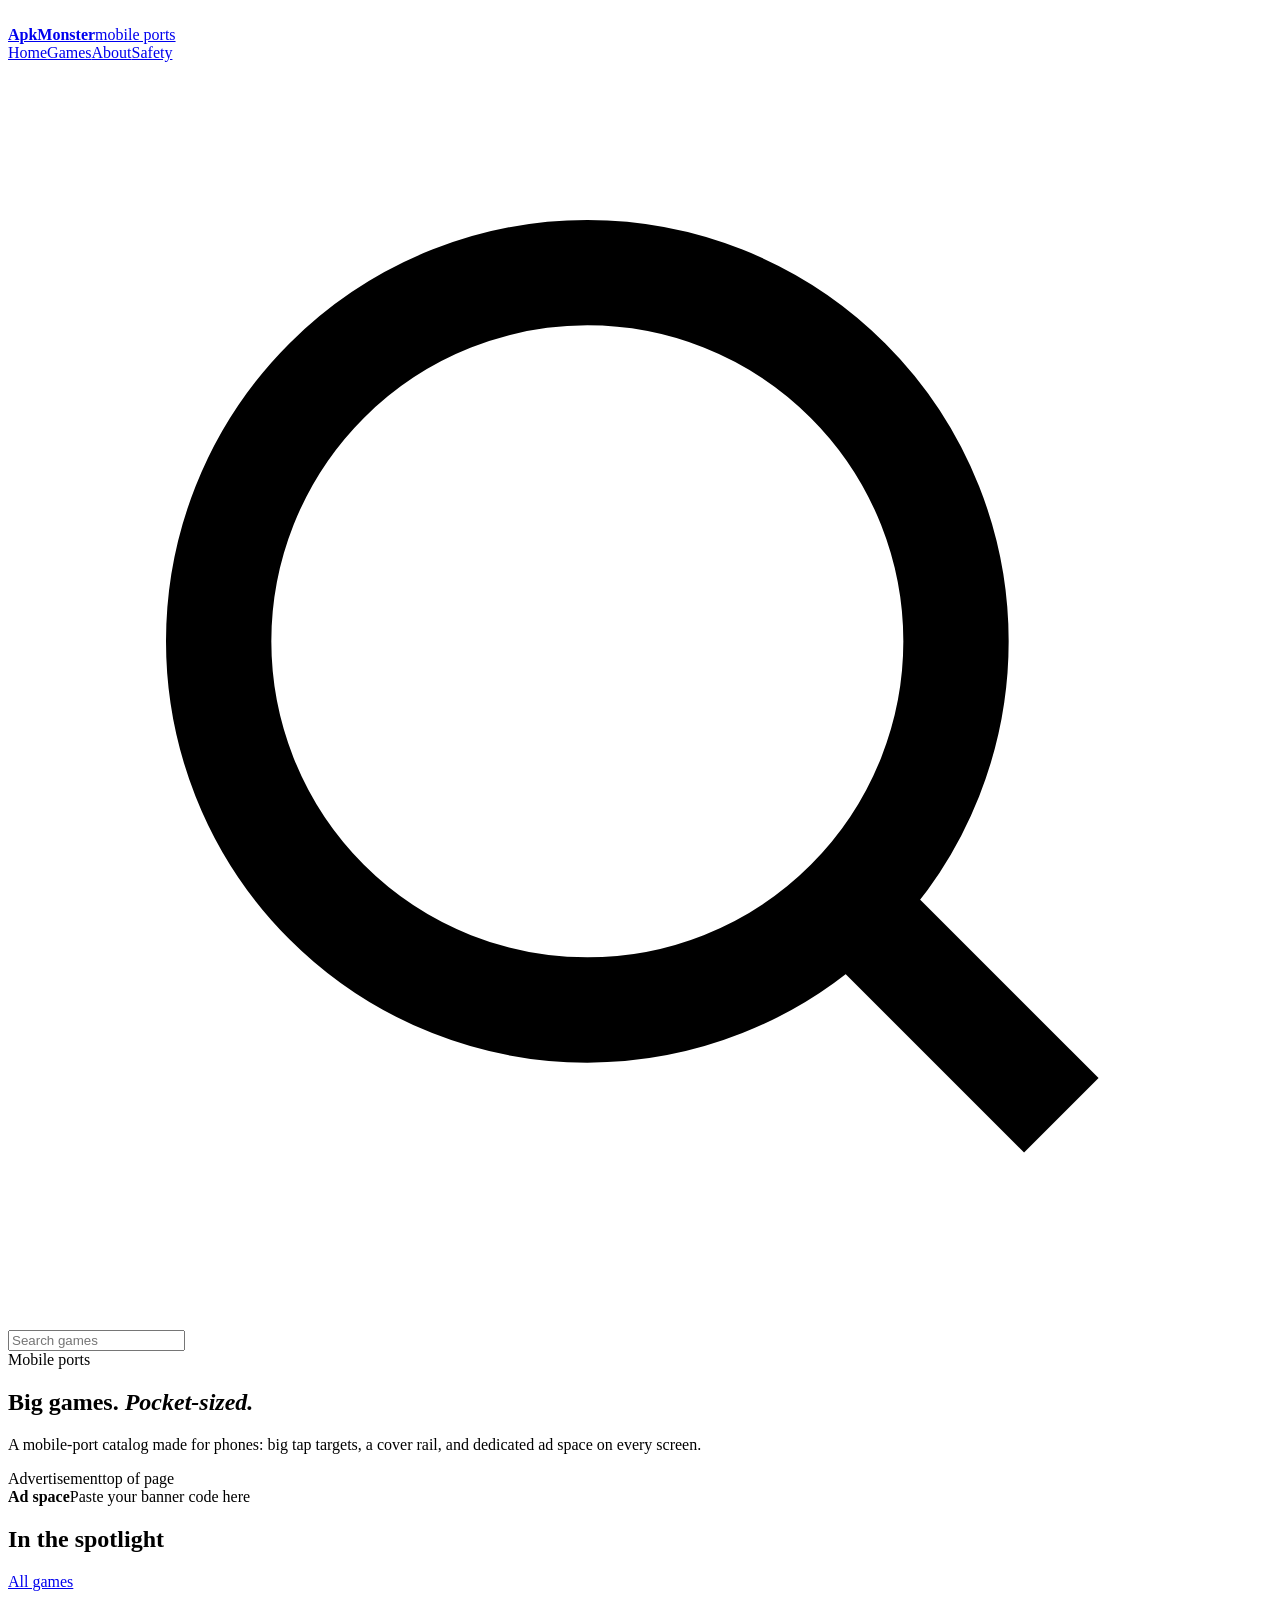
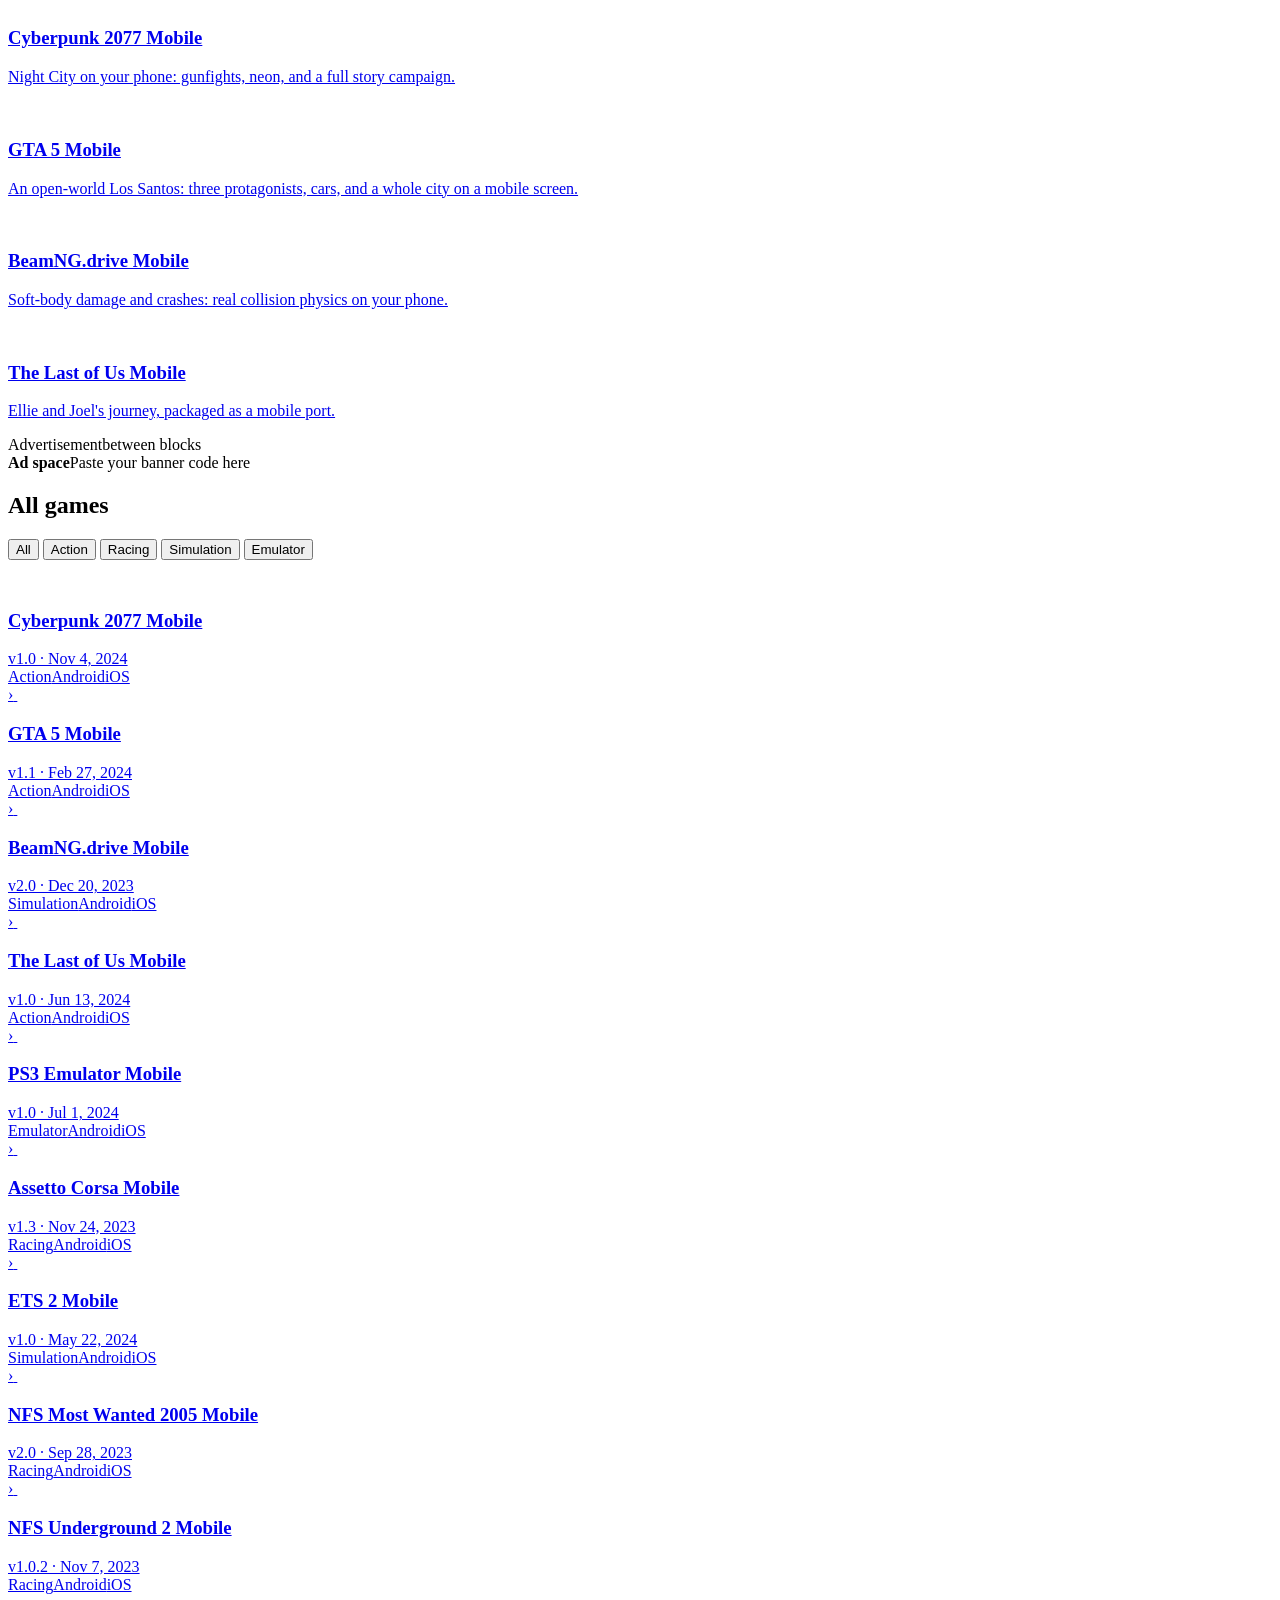
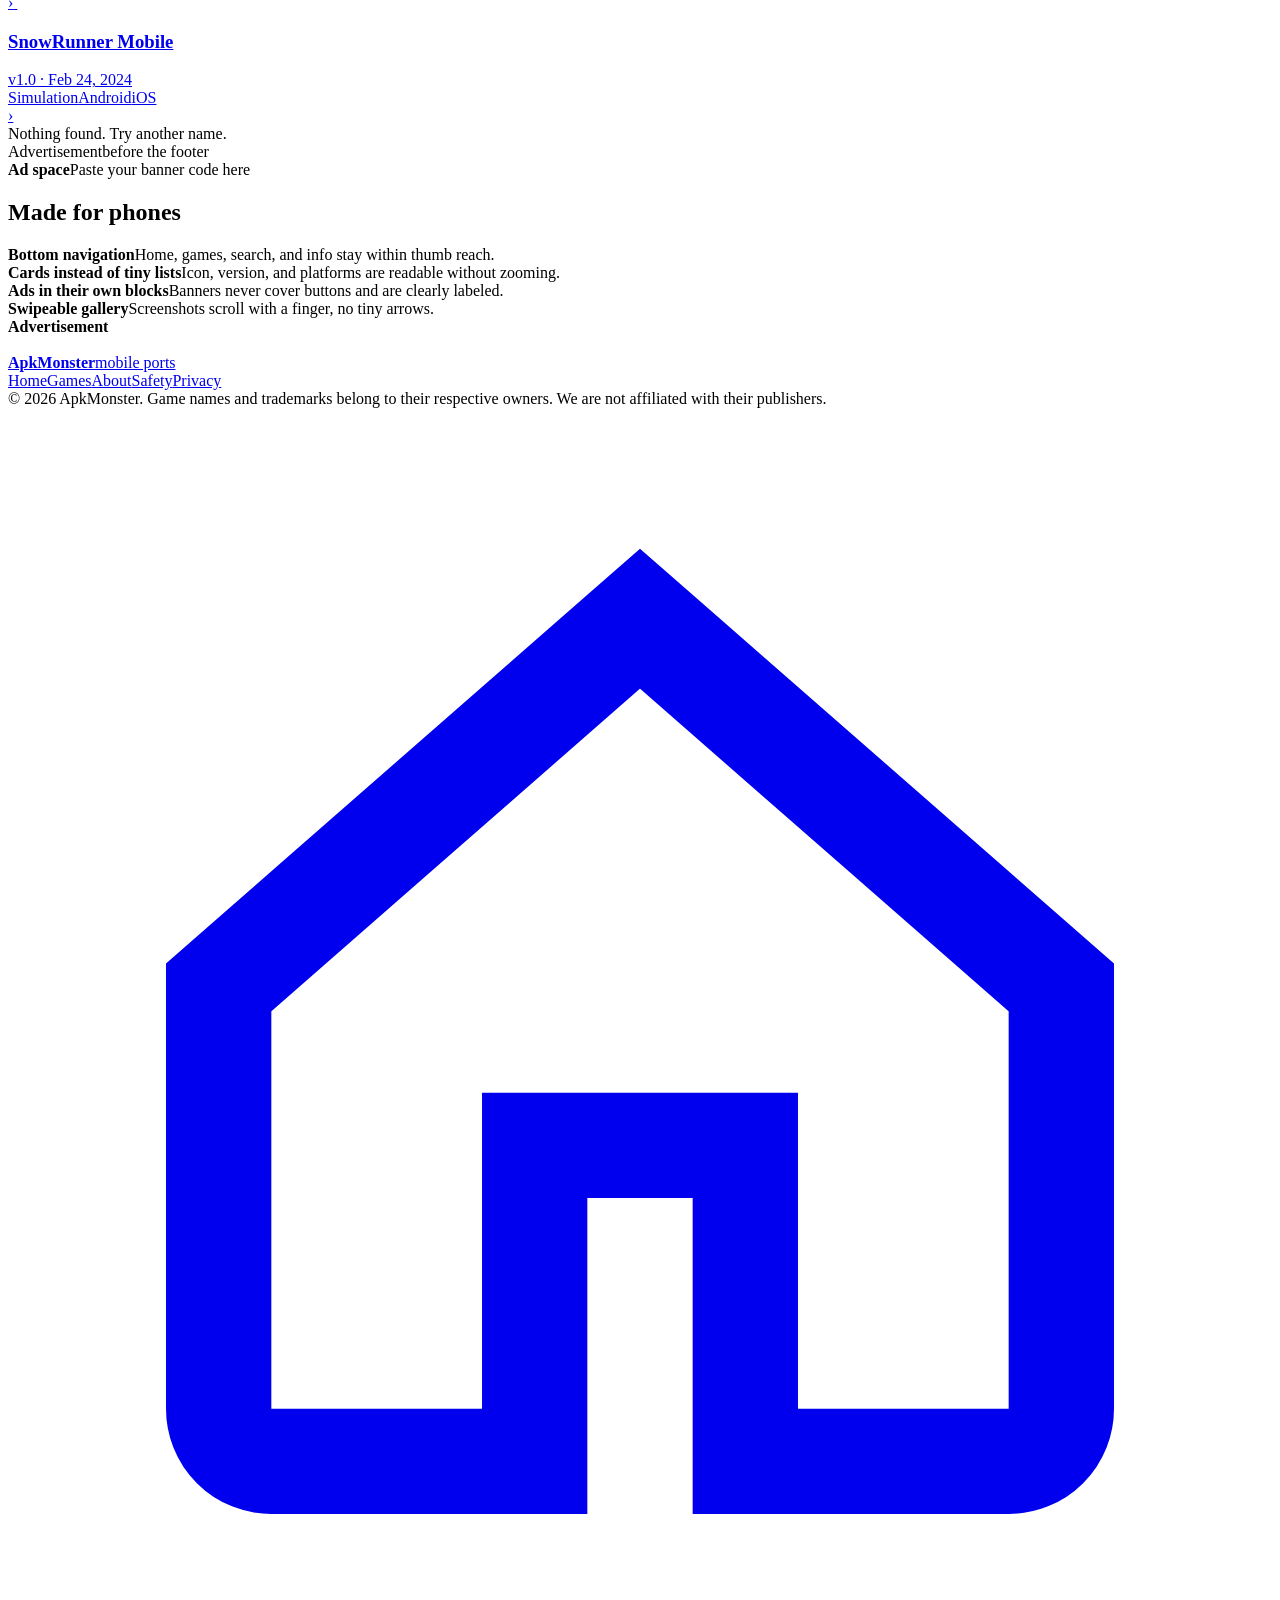
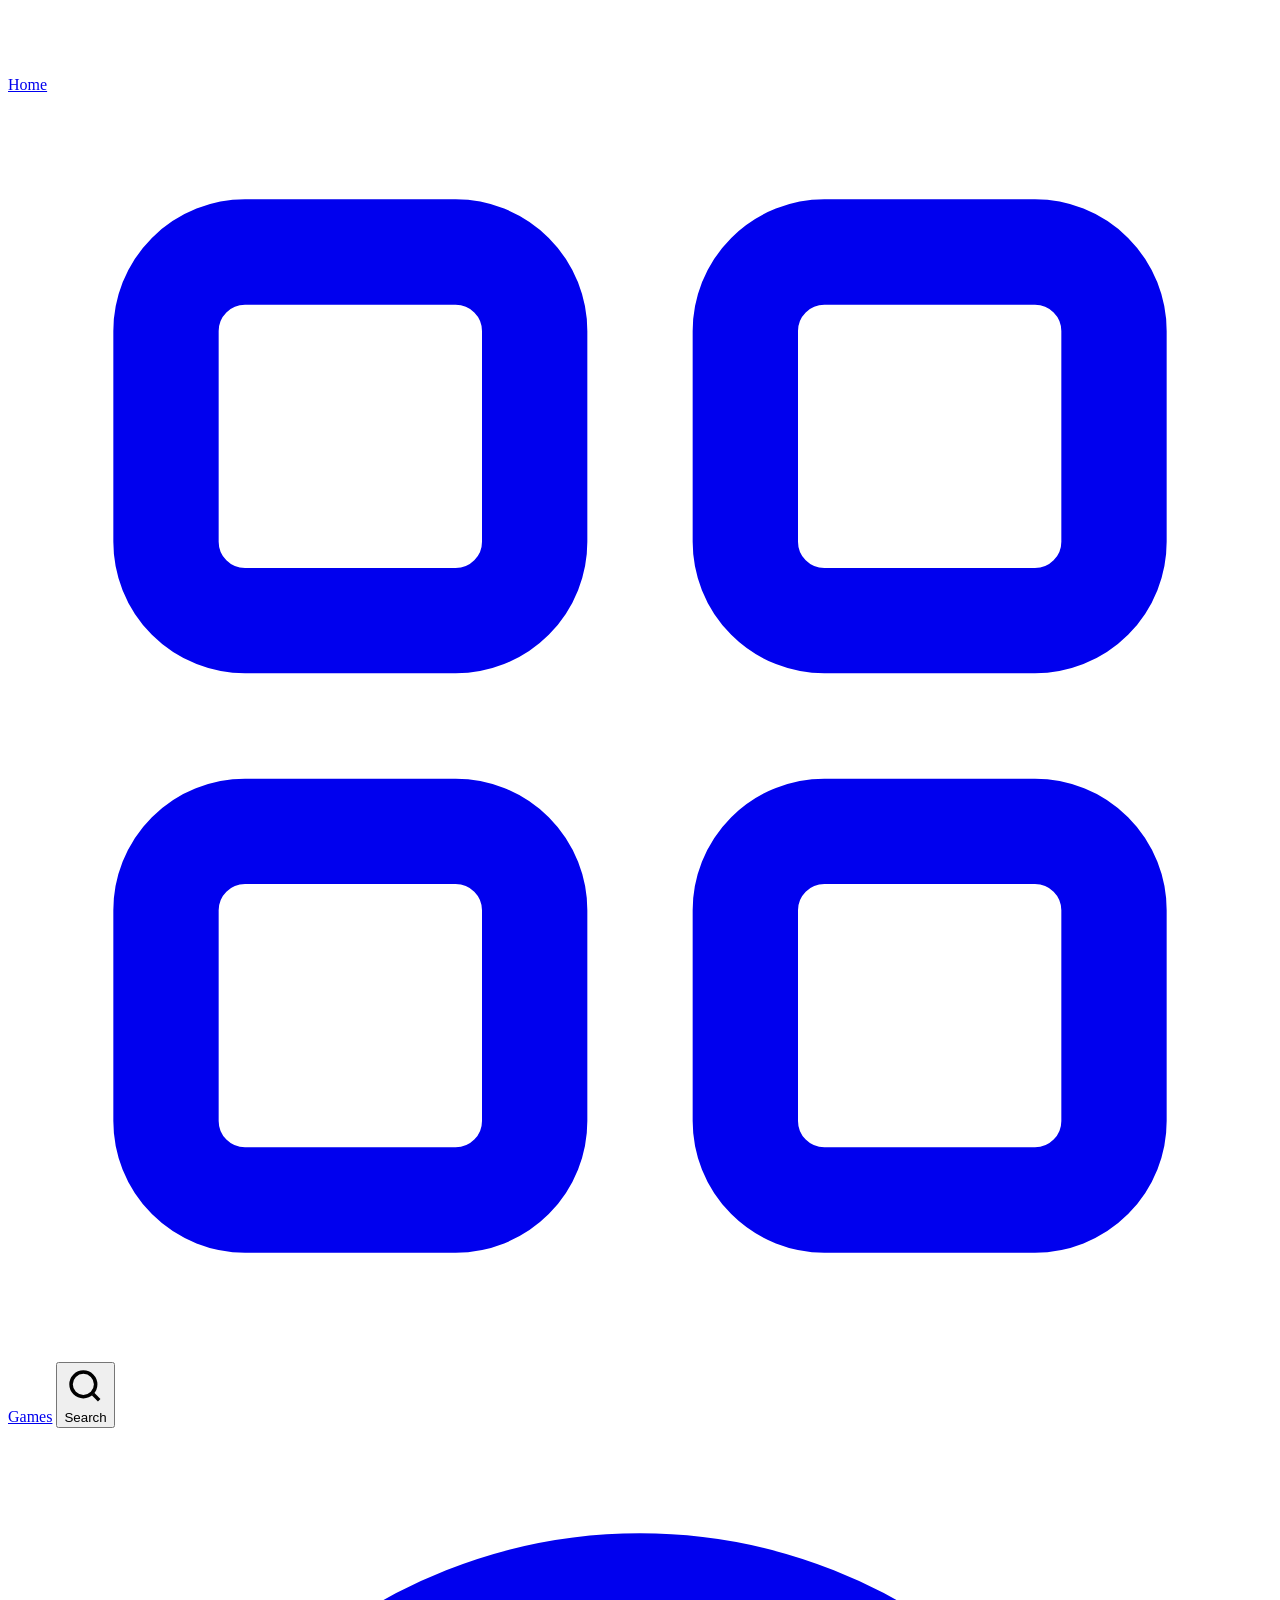
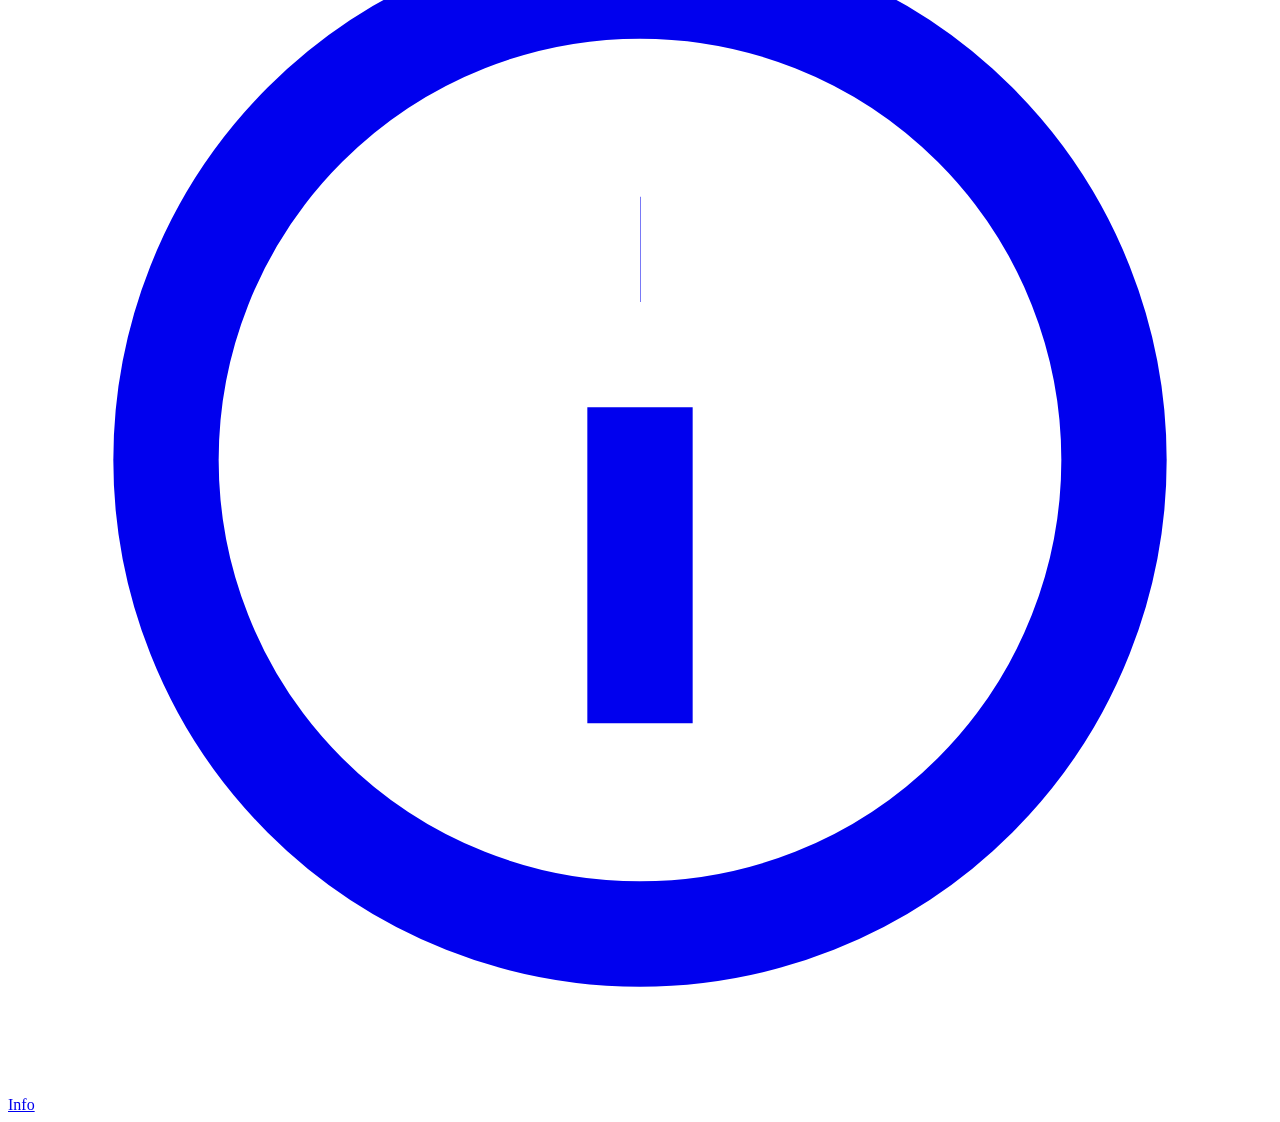
==== index.html @ ff3afadd "Add files via upload" ====
<!doctype html>
<html lang="en">
<head>
<meta charset="utf-8">
<meta name="viewport" content="width=device-width, initial-scale=1, viewport-fit=cover">
<meta name="theme-color" content="#07080c">
<title>ApkMonster — Mobile Game Ports</title>
<meta name="description" content="A catalog of mobile ports of PC games, built for phones with clear ad placements.">
<link rel="manifest" href="manifest.webmanifest">
<meta name="apple-mobile-web-app-capable" content="yes">
<meta name="apple-mobile-web-app-status-bar-style" content="black-translucent">
<meta name="apple-mobile-web-app-title" content="ApkMonster">
<link rel="icon" href="Logoapkmonster/apkmonster-mark.svg" type="image/svg+xml">
<link rel="apple-touch-icon" href="Logoapkmonster/apkmonster-mark.svg">
<link rel="preconnect" href="https://fonts.googleapis.com">
<link rel="preconnect" href="https://fonts.gstatic.com" crossorigin>
<link href="https://fonts.googleapis.com/css2?family=Outfit:wght@400;500;600;700;800&family=Syne:wght@700;800&display=swap" rel="stylesheet">
<link rel="stylesheet" href="assets/css/style.css">
</head>
<body><header class="top"><div class="wrap">
  <a class="brand" href="index.html"><img src="Logoapkmonster/apkmonster-mark.svg" alt=""><div><b>ApkMonster</b><span>mobile ports</span></div></a>
  <nav><a href="index.html" class="on">Home</a><a href="index.html#catalog">Games</a><a href="about.html">About</a><a href="safety.html">Safety</a></nav>
  <label class="search"><svg viewBox="0 0 24 24" fill="none" stroke="currentColor" stroke-width="2"><circle cx="11" cy="11" r="7"/><path d="M20 20l-3.5-3.5"/></svg><input id="q" type="search" placeholder="Search games" aria-label="Search games"></label>
</div></header><main>
<section class="hero"><div class="wrap"><div class="hero-card"><div class="hero-copy">
  <div class="eyebrow">Mobile ports</div>
  <h1>Big games. <em>Pocket-sized.</em></h1>
  <p>A mobile-port catalog made for phones: big tap targets, a cover rail, and dedicated ad space on every screen.</p>
</div></div></div></section>
<aside class="ad slim" aria-label="Advertisement">
  <div class="ad-label"><span>Advertisement</span><span>top of page</span></div>
  <div class="ad-box"><div><strong>Ad space</strong><span>Paste your banner code here</span></div></div>
</aside>
<section class="sec"><div class="wrap">
  <div class="sec-head"><h2>In the spotlight</h2><a href="#catalog">All games</a></div>
  <div class="rail"><a class="feature" href="cyberpunk.html"><img class="cover" src="assets/media/opt/cyberposter.webp" alt="" loading="lazy" decoding="async"><div class="meta"><h3>Cyberpunk 2077 Mobile</h3><p>Night City on your phone: gunfights, neon, and a full story campaign.</p></div></a>
<a class="feature" href="gta.html"><img class="cover" src="assets/media/opt/postergta.webp" alt="" loading="lazy" decoding="async"><div class="meta"><h3>GTA 5 Mobile</h3><p>An open-world Los Santos: three protagonists, cars, and a whole city on a mobile screen.</p></div></a>
<a class="feature" href="beamng.html"><img class="cover" src="assets/media/opt/bn.webp" alt="" loading="lazy" decoding="async"><div class="meta"><h3>BeamNG.drive Mobile</h3><p>Soft-body damage and crashes: real collision physics on your phone.</p></div></a>
<a class="feature" href="tlou.html"><img class="cover" src="assets/media/opt/tlouposter.webp" alt="" loading="lazy" decoding="async"><div class="meta"><h3>The Last of Us Mobile</h3><p>Ellie and Joel&#x27;s journey, packaged as a mobile port.</p></div></a></div>
</div></section>
<aside class="ad" aria-label="Advertisement">
  <div class="ad-label"><span>Advertisement</span><span>between blocks</span></div>
  <div class="ad-box"><div><strong>Ad space</strong><span>Paste your banner code here</span></div></div>
</aside>
<section class="sec" id="catalog"><div class="wrap">
  <div class="sec-head"><h2>All games</h2></div>
  <div class="chips"><button class="chip on" type="button" data-cat="all">All</button>
<button class="chip" type="button" data-cat="action">Action</button>
<button class="chip" type="button" data-cat="racing">Racing</button>
<button class="chip" type="button" data-cat="sim">Simulation</button>
<button class="chip" type="button" data-cat="tools">Emulator</button></div>
  <div style="height:0.8rem"></div>
  <div class="grid"><a class="app" href="cyberpunk.html" data-cat="action" data-name="cyberpunk 2077 mobile">
  <img src="assets/media/opt/cybericon.webp" alt="" loading="lazy" decoding="async">
  <div><h3>Cyberpunk 2077 Mobile</h3><div class="sub">v1.0 · Nov 4, 2024</div>
  <div class="tags"><span class="tag">Action</span><span class="tag v">Android</span><span class="tag v">iOS</span></div></div>
  <span class="go" aria-hidden="true">›</span>
</a><a class="app" href="gta.html" data-cat="action" data-name="gta 5 mobile">
  <img src="assets/media/opt/gta5logo.webp" alt="" loading="lazy" decoding="async">
  <div><h3>GTA 5 Mobile</h3><div class="sub">v1.1 · Feb 27, 2024</div>
  <div class="tags"><span class="tag">Action</span><span class="tag v">Android</span><span class="tag v">iOS</span></div></div>
  <span class="go" aria-hidden="true">›</span>
</a><a class="app" href="beamng.html" data-cat="sim" data-name="beamng.drive mobile">
  <img src="assets/media/opt/bnn.webp" alt="" loading="lazy" decoding="async">
  <div><h3>BeamNG.drive Mobile</h3><div class="sub">v2.0 · Dec 20, 2023</div>
  <div class="tags"><span class="tag">Simulation</span><span class="tag v">Android</span><span class="tag v">iOS</span></div></div>
  <span class="go" aria-hidden="true">›</span>
</a><a class="app" href="tlou.html" data-cat="action" data-name="the last of us mobile">
  <img src="assets/media/opt/tlouicon.webp" alt="" loading="lazy" decoding="async">
  <div><h3>The Last of Us Mobile</h3><div class="sub">v1.0 · Jun 13, 2024</div>
  <div class="tags"><span class="tag">Action</span><span class="tag v">Android</span><span class="tag v">iOS</span></div></div>
  <span class="go" aria-hidden="true">›</span>
</a><a class="app" href="ps3-emulator.html" data-cat="tools" data-name="ps3 emulator mobile">
  <img src="assets/media/opt/ps3emulator.webp" alt="" loading="lazy" decoding="async">
  <div><h3>PS3 Emulator Mobile</h3><div class="sub">v1.0 · Jul 1, 2024</div>
  <div class="tags"><span class="tag">Emulator</span><span class="tag v">Android</span><span class="tag v">iOS</span></div></div>
  <span class="go" aria-hidden="true">›</span>
</a><a class="app" href="assetto.html" data-cat="racing" data-name="assetto corsa mobile">
  <img src="assets/media/opt/corsalog.webp" alt="" loading="lazy" decoding="async">
  <div><h3>Assetto Corsa Mobile</h3><div class="sub">v1.3 · Nov 24, 2023</div>
  <div class="tags"><span class="tag">Racing</span><span class="tag v">Android</span><span class="tag v">iOS</span></div></div>
  <span class="go" aria-hidden="true">›</span>
</a><a class="app" href="ets2.html" data-cat="sim" data-name="ets 2 mobile">
  <img src="assets/media/opt/iconets.webp" alt="" loading="lazy" decoding="async">
  <div><h3>ETS 2 Mobile</h3><div class="sub">v1.0 · May 22, 2024</div>
  <div class="tags"><span class="tag">Simulation</span><span class="tag v">Android</span><span class="tag v">iOS</span></div></div>
  <span class="go" aria-hidden="true">›</span>
</a><a class="app" href="nfs-most-wanted.html" data-cat="racing" data-name="nfs most wanted 2005 mobile">
  <img src="assets/media/opt/mwlogo.webp" alt="" loading="lazy" decoding="async">
  <div><h3>NFS Most Wanted 2005 Mobile</h3><div class="sub">v2.0 · Sep 28, 2023</div>
  <div class="tags"><span class="tag">Racing</span><span class="tag v">Android</span><span class="tag v">iOS</span></div></div>
  <span class="go" aria-hidden="true">›</span>
</a><a class="app" href="nfs-underground-2.html" data-cat="racing" data-name="nfs underground 2 mobile">
  <img src="assets/media/opt/u2logo.webp" alt="" loading="lazy" decoding="async">
  <div><h3>NFS Underground 2 Mobile</h3><div class="sub">v1.0.2 · Nov 7, 2023</div>
  <div class="tags"><span class="tag">Racing</span><span class="tag v">Android</span><span class="tag v">iOS</span></div></div>
  <span class="go" aria-hidden="true">›</span>
</a><a class="app" href="snowrunner.html" data-cat="sim" data-name="snowrunner mobile">
  <img src="assets/media/opt/snowr.webp" alt="" loading="lazy" decoding="async">
  <div><h3>SnowRunner Mobile</h3><div class="sub">v1.0 · Feb 24, 2024</div>
  <div class="tags"><span class="tag">Simulation</span><span class="tag v">Android</span><span class="tag v">iOS</span></div></div>
  <span class="go" aria-hidden="true">›</span>
</a></div>
  <div class="empty">Nothing found. Try another name.</div>
</div></section>
<aside class="ad tall" aria-label="Advertisement">
  <div class="ad-label"><span>Advertisement</span><span>before the footer</span></div>
  <div class="ad-box"><div><strong>Ad space</strong><span>Paste your banner code here</span></div></div>
</aside>
<section class="sec"><div class="wrap"><div class="panel">
  <h2>Made for phones</h2>
  <div class="why">
    <div><b>Bottom navigation</b><span>Home, games, search, and info stay within thumb reach.</span></div>
    <div><b>Cards instead of tiny lists</b><span>Icon, version, and platforms are readable without zooming.</span></div>
    <div><b>Ads in their own blocks</b><span>Banners never cover buttons and are clearly labeled.</span></div>
    <div><b>Swipeable gallery</b><span>Screenshots scroll with a finger, no tiny arrows.</span></div>
  </div>
</div></div></section>
</main><div class="sticky-ad" aria-label="Advertisement">
  <div class="ad-box"><strong>Advertisement</strong></div>
</div>
<footer class="site"><div class="wrap">
  <a class="brand" href="index.html"><img src="Logoapkmonster/apkmonster-mark.svg" alt=""><div><b>ApkMonster</b><span>mobile ports</span></div></a>
  <div class="links"><a href="index.html">Home</a><a href="index.html#catalog">Games</a><a href="about.html">About</a><a href="safety.html">Safety</a><a href="privacy.html">Privacy</a></div>
  <div>© 2026 ApkMonster. Game names and trademarks belong to their respective owners. We are not affiliated with their publishers.</div>
</div></footer>
<nav class="bnav">
  <a href="index.html" class="on"><svg viewBox="0 0 24 24" fill="none" stroke="currentColor" stroke-width="2"><path d="M4 11l8-7 8 7v8a1 1 0 0 1-1 1h-5v-6H10v6H5a1 1 0 0 1-1-1z"/></svg>Home</a>
  <a href="index.html#catalog"><svg viewBox="0 0 24 24" fill="none" stroke="currentColor" stroke-width="2"><rect x="3" y="3" width="7" height="7" rx="1.5"/><rect x="14" y="3" width="7" height="7" rx="1.5"/><rect x="3" y="14" width="7" height="7" rx="1.5"/><rect x="14" y="14" width="7" height="7" rx="1.5"/></svg>Games</a>
  <button id="nav-search" type="button"><svg viewBox="0 0 24 24" fill="none" stroke="currentColor" stroke-width="2"><circle cx="11" cy="11" r="7"/><path d="M20 20l-3.5-3.5"/></svg>Search</button>
  <a href="about.html"><svg viewBox="0 0 24 24" fill="none" stroke="currentColor" stroke-width="2"><circle cx="12" cy="12" r="9"/><path d="M12 11v6M12 8h.01"/></svg>Info</a>
</nav>
<script src="assets/js/app.js" defer></script>
</body></html>
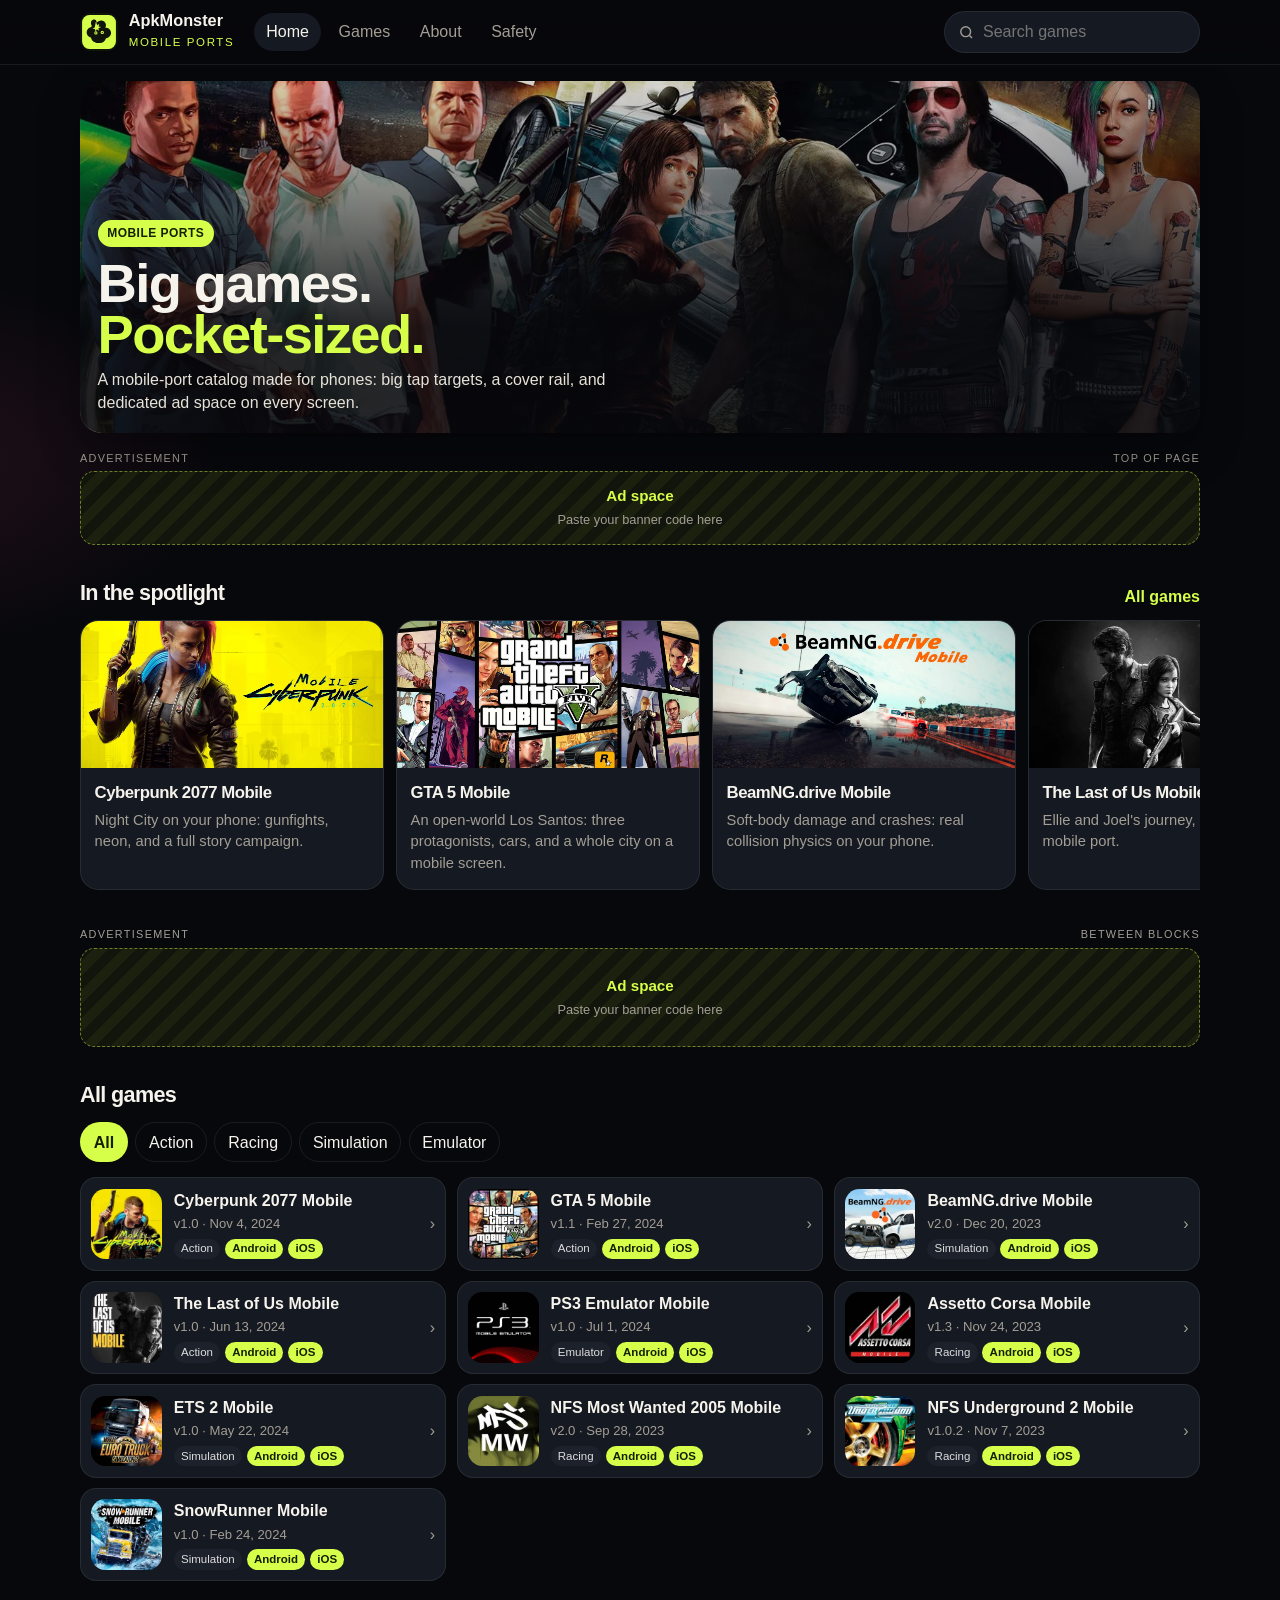
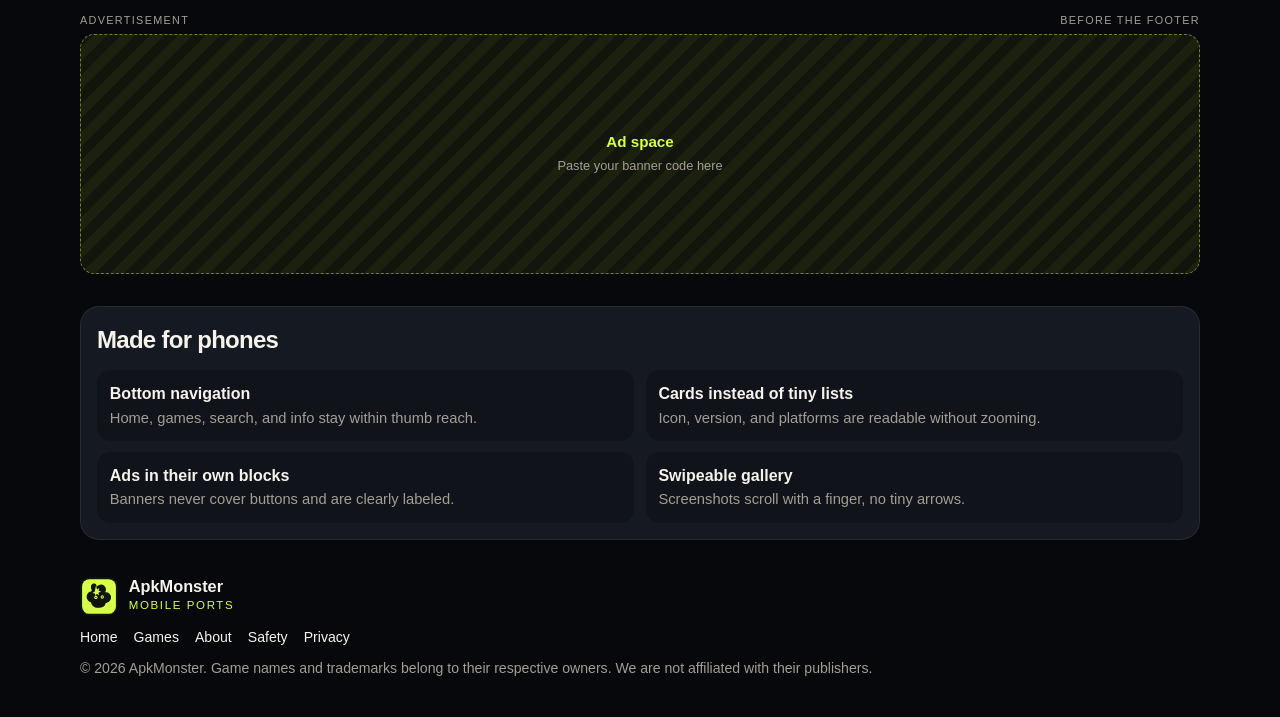
==== commit 4dd28548: "Update index.html" ====
--- a/index.html
+++ b/index.html
@@ -1,6 +1,7 @@
 <!doctype html>
 <html lang="en">
 <head>
+<meta name="monetag" content="e7bbf680dad1237f1a0204cc1b00f62f">
 <meta charset="utf-8">
 <meta name="viewport" content="width=device-width, initial-scale=1, viewport-fit=cover">
 <meta name="theme-color" content="#07080c">
@@ -131,4 +132,4 @@
   <a href="about.html"><svg viewBox="0 0 24 24" fill="none" stroke="currentColor" stroke-width="2"><circle cx="12" cy="12" r="9"/><path d="M12 11v6M12 8h.01"/></svg>Info</a>
 </nav>
 <script src="assets/js/app.js" defer></script>
-</body></html>+</body></html>
--- a/assets/css/style.css
+++ b/assets/css/style.css
@@ -0,0 +1,347 @@
+:root {
+  --bg: #07080c;
+  --bg2: #10131a;
+  --card: #151922;
+  --card2: #1c212c;
+  --line: rgba(255, 255, 255, 0.08);
+  --text: #f6f3ec;
+  --muted: #a39e94;
+  --lime: #d6ff4a;
+  --lime-ink: #142000;
+  --pink: #ff4d8d;
+  --shadow: 0 16px 40px rgba(0, 0, 0, 0.35);
+  --nav: 4.6rem;
+  --adbar: 4.4rem;
+  --radius: 1.15rem;
+  --safe-b: env(safe-area-inset-bottom, 0px);
+  --safe-t: env(safe-area-inset-top, 0px);
+  color-scheme: dark;
+}
+
+* { box-sizing: border-box; }
+html { scroll-behavior: smooth; }
+body {
+  margin: 0;
+  font-family: Outfit, "Segoe UI", sans-serif;
+  background:
+    radial-gradient(900px 420px at 100% -10%, rgba(214, 255, 74, 0.14), transparent 55%),
+    radial-gradient(700px 380px at -10% 20%, rgba(255, 77, 141, 0.12), transparent 50%),
+    var(--bg);
+  color: var(--text);
+  line-height: 1.45;
+  padding-bottom: calc(var(--nav) + var(--adbar) + var(--safe-b));
+}
+img { max-width: 100%; display: block; }
+a { color: inherit; text-decoration: none; }
+button, input { font: inherit; color: inherit; }
+h1, h2, h3 { font-family: Syne, Outfit, sans-serif; letter-spacing: -0.03em; margin: 0; }
+
+.wrap { width: min(1120px, calc(100% - 1.5rem)); margin-inline: auto; }
+
+.top {
+  position: sticky;
+  top: 0;
+  z-index: 30;
+  padding-top: var(--safe-t);
+  background: rgba(7, 8, 12, 0.86);
+  backdrop-filter: blur(16px);
+  border-bottom: 1px solid var(--line);
+}
+.top .wrap {
+  min-height: 4rem;
+  display: flex;
+  align-items: center;
+  gap: 0.75rem;
+}
+.brand { display: flex; align-items: center; gap: 0.65rem; min-width: 0; }
+.brand img { width: 2.4rem; height: 2.4rem; border-radius: 0.7rem; }
+.brand b { display: block; font-family: Syne, sans-serif; font-size: 1.02rem; line-height: 1; }
+.brand span { color: var(--lime); font-size: 0.72rem; letter-spacing: 0.14em; text-transform: uppercase; }
+.top nav { display: none; gap: 0.35rem; margin-left: 0.5rem; }
+.top nav a {
+  padding: 0.45rem 0.75rem;
+  border-radius: 999px;
+  color: var(--muted);
+}
+.top nav a.on, .top nav a:hover { color: var(--text); background: var(--card); }
+.search {
+  margin-left: auto;
+  display: flex;
+  align-items: center;
+  gap: 0.4rem;
+  background: var(--card);
+  border: 1px solid var(--line);
+  border-radius: 999px;
+  padding: 0.45rem 0.8rem;
+  min-width: 0;
+  flex: 1;
+  max-width: 16rem;
+}
+.search svg { width: 1.05rem; height: 1.05rem; flex: none; color: var(--muted); }
+.search input {
+  width: 100%;
+  border: 0;
+  background: transparent;
+  outline: none;
+  min-width: 0;
+}
+
+.hero { padding: 1rem 0 0.25rem; }
+.hero-card {
+  position: relative;
+  overflow: hidden;
+  border-radius: 1.4rem;
+  min-height: 16.5rem;
+  background: #111 url("../media/opt/nbanner1.webp") center/cover no-repeat;
+  box-shadow: var(--shadow);
+}
+.hero-card::after {
+  content: "";
+  position: absolute;
+  inset: 0;
+  background: linear-gradient(180deg, rgba(7, 8, 12, 0.15), rgba(7, 8, 12, 0.88) 70%);
+}
+.hero-copy { position: relative; z-index: 1; padding: 1.2rem 1.1rem 1.15rem; display: flex; flex-direction: column; min-height: 16.5rem; justify-content: flex-end; }
+.eyebrow {
+  align-self: flex-start;
+  background: var(--lime);
+  color: var(--lime-ink);
+  font-weight: 700;
+  font-size: 0.75rem;
+  letter-spacing: 0.04em;
+  text-transform: uppercase;
+  border-radius: 999px;
+  padding: 0.28rem 0.6rem;
+}
+.hero h1 { font-size: clamp(1.8rem, 7vw, 3.4rem); line-height: 0.95; margin: 0.7rem 0 0.45rem; max-width: 14ch; }
+.hero h1 em { font-style: normal; color: var(--lime); white-space: nowrap; }
+.hero p { margin: 0; color: #e7e2d8; max-width: 36rem; }
+
+.sec { padding: 1.15rem 0; }
+.sec-head { display: flex; align-items: end; justify-content: space-between; gap: 1rem; margin-bottom: 0.75rem; }
+.sec-head h2 { font-size: 1.35rem; }
+.sec-head a { color: var(--lime); font-weight: 600; }
+
+.rail { display: flex; gap: 0.75rem; overflow-x: auto; scroll-snap-type: x mandatory; padding-bottom: 0.3rem; }
+.rail::-webkit-scrollbar { height: 0; }
+.feature {
+  flex: 0 0 78%;
+  scroll-snap-align: start;
+  background: var(--card);
+  border: 1px solid var(--line);
+  border-radius: var(--radius);
+  overflow: hidden;
+}
+.feature img.cover { width: 100%; height: 9.2rem; object-fit: cover; }
+.feature .meta { padding: 0.8rem 0.85rem 0.95rem; }
+.feature h3 { font-size: 1.05rem; }
+.feature p { margin: 0.3rem 0 0; color: var(--muted); font-size: 0.92rem; }
+
+.chips { display: flex; gap: 0.45rem; overflow-x: auto; padding-bottom: 0.15rem; }
+.chips::-webkit-scrollbar { height: 0; }
+.chip {
+  border: 1px solid var(--line);
+  background: transparent;
+  border-radius: 999px;
+  padding: 0.45rem 0.8rem;
+  white-space: nowrap;
+  min-height: 2.5rem;
+}
+.chip.on { background: var(--lime); color: var(--lime-ink); border-color: transparent; font-weight: 700; }
+
+.grid { display: grid; gap: 0.65rem; }
+.app {
+  display: grid;
+  grid-template-columns: 4.4rem 1fr auto;
+  gap: 0.75rem;
+  align-items: center;
+  background: var(--card);
+  border: 1px solid var(--line);
+  border-radius: 1rem;
+  padding: 0.65rem;
+  min-height: 5.4rem;
+}
+.app img { width: 4.4rem; height: 4.4rem; object-fit: cover; border-radius: 0.9rem; background: #000; }
+.app h3 { font-size: 1rem; font-family: Outfit, sans-serif; letter-spacing: 0; }
+.sub { color: var(--muted); font-size: 0.82rem; margin-top: 0.12rem; }
+.tags { display: flex; flex-wrap: wrap; gap: 0.3rem; margin-top: 0.35rem; }
+.tag { font-size: 0.72rem; border-radius: 999px; padding: 0.12rem 0.45rem; background: var(--card2); color: #ddd; }
+.tag.v { color: var(--lime-ink); background: var(--lime); font-weight: 700; }
+.go { color: var(--muted); }
+.empty { display: none; text-align: center; color: var(--muted); padding: 1.5rem 0; }
+.empty.show { display: block; }
+
+.ad {
+  margin: 0.85rem auto;
+  width: min(1120px, calc(100% - 1.5rem));
+}
+.ad-label {
+  display: flex;
+  justify-content: space-between;
+  font-size: 0.68rem;
+  letter-spacing: 0.12em;
+  text-transform: uppercase;
+  color: var(--muted);
+  margin-bottom: 0.3rem;
+}
+.ad-box {
+  border-radius: 0.9rem;
+  border: 1px dashed rgba(214, 255, 74, 0.45);
+  background:
+    repeating-linear-gradient(-45deg, rgba(214, 255, 74, 0.05) 0 10px, transparent 10px 20px),
+    #12150c;
+  min-height: 6.2rem;
+  display: grid;
+  place-items: center;
+  text-align: center;
+  color: #d7d2c6;
+  padding: 0.8rem;
+}
+.ad-box strong { display: block; color: var(--lime); font-size: 0.95rem; }
+.ad-box span { font-size: 0.8rem; color: var(--muted); }
+.ad.tall .ad-box { min-height: 15rem; }
+.ad.slim .ad-box { min-height: 4.6rem; }
+
+.sticky-ad {
+  position: fixed;
+  left: 0;
+  right: 0;
+  bottom: calc(var(--nav) + var(--safe-b));
+  z-index: 35;
+  margin: 0;
+  width: 100%;
+  padding: 0.35rem 0.75rem 0.25rem;
+  background: rgba(7, 8, 12, 0.94);
+  border-top: 1px solid var(--line);
+}
+.sticky-ad .ad-box { min-height: 3.2rem; border-radius: 0.7rem; }
+
+.panel {
+  background: var(--card);
+  border: 1px solid var(--line);
+  border-radius: 1.2rem;
+  padding: 1rem;
+}
+.why { display: grid; gap: 0.7rem; margin-top: 0.8rem; }
+.why div { background: var(--bg2); border-radius: 0.85rem; padding: 0.75rem 0.8rem; }
+.why b { display: block; }
+.why span { color: var(--muted); font-size: 0.92rem; }
+
+.page-hero { padding-top: 0.9rem; }
+.poster {
+  border-radius: 1.2rem;
+  overflow: hidden;
+  border: 1px solid var(--line);
+  background: #000;
+}
+.poster img { width: 100%; max-height: 22rem; object-fit: cover; }
+.title-row { display: flex; gap: 0.8rem; align-items: center; margin-top: 0.9rem; }
+.title-row img { width: 4.6rem; height: 4.6rem; border-radius: 1rem; object-fit: cover; background: #000; }
+.title-row h1 { font-size: 1.55rem; line-height: 1.05; }
+.kicker { color: var(--muted); font-size: 0.9rem; margin-top: 0.2rem; }
+.facts { display: grid; grid-template-columns: 1fr 1fr; gap: 0.5rem; margin-top: 0.9rem; }
+.fact { background: var(--card); border: 1px solid var(--line); border-radius: 0.85rem; padding: 0.65rem 0.7rem; }
+.fact small { display: block; color: var(--muted); font-size: 0.72rem; text-transform: uppercase; letter-spacing: 0.06em; }
+.fact b { font-weight: 650; font-size: 0.92rem; }
+
+.downloads { display: grid; gap: 0.55rem; margin-top: 0.85rem; }
+.dl {
+  display: flex;
+  align-items: center;
+  justify-content: center;
+  gap: 0.55rem;
+  width: 100%;
+  min-height: 3.3rem;
+  border-radius: 1rem;
+  border: 0;
+  font-weight: 750;
+  cursor: pointer;
+  text-decoration: none;
+}
+.dl img { width: 1.35rem; height: 1.35rem; }
+.dl.android { background: var(--lime); color: var(--lime-ink); }
+.dl.ios { background: #f4f1ea; color: #111; }
+.dl.close { background: var(--card); color: var(--text); }
+.prose { color: #e6e1d7; }
+.prose p { margin: 0.55rem 0; }
+.shots { display: flex; gap: 0.6rem; overflow-x: auto; scroll-snap-type: x mandatory; }
+.shots img { height: 11.5rem; width: auto; max-width: none; border-radius: 0.8rem; scroll-snap-align: start; border: 1px solid var(--line); }
+
+footer.site { padding: 1.2rem 0 0.4rem; color: var(--muted); font-size: 0.88rem; }
+footer.site .links { display: flex; flex-wrap: wrap; gap: 0.7rem 1rem; margin: 0.7rem 0; }
+footer.site a { color: var(--text); }
+
+.bnav {
+  position: fixed;
+  left: 0; right: 0; bottom: 0;
+  z-index: 40;
+  display: grid;
+  grid-template-columns: repeat(4, 1fr);
+  padding: 0.25rem 0.3rem calc(0.25rem + var(--safe-b));
+  background: rgba(10, 12, 16, 0.96);
+  border-top: 1px solid var(--line);
+}
+.bnav a, .bnav button {
+  background: none;
+  border: 0;
+  color: var(--muted);
+  display: flex;
+  flex-direction: column;
+  align-items: center;
+  gap: 0.1rem;
+  font-size: 0.68rem;
+  min-height: 3rem;
+  padding: 0.25rem;
+}
+.bnav svg { width: 1.3rem; height: 1.3rem; }
+.bnav .on { color: var(--lime); }
+
+.sheet {
+  position: fixed;
+  inset: 0;
+  z-index: 60;
+  background: rgba(0, 0, 0, 0.62);
+  display: none;
+  align-items: flex-end;
+  justify-content: center;
+}
+.sheet.open { display: flex; }
+.sheet-card {
+  width: min(560px, 100%);
+  max-height: 92vh;
+  overflow-y: auto;
+  background: var(--bg2);
+  border-radius: 1.3rem 1.3rem 0 0;
+  padding: 0.8rem 0.9rem calc(1rem + var(--safe-b));
+  border: 1px solid var(--line);
+}
+.sheet-card h2 { font-size: 1.25rem; }
+.sheet-card p { color: var(--muted); }
+.sheet-note { font-size: 0.86rem; margin: 0.4rem 0 0.6rem; }
+.sheet-note a { color: var(--lime); }
+.sheet-missing { font-size: 0.86rem; margin: 0.5rem 0; }
+.sheet [hidden], .sheet-missing[hidden] { display: none !important; }
+.no-scroll { overflow: hidden; }
+.x {
+  margin-left: auto;
+  border: 0;
+  background: var(--card);
+  width: 2.4rem;
+  height: 2.4rem;
+  border-radius: 999px;
+}
+.sheet-head { display: flex; align-items: center; gap: 0.6rem; }
+
+@media (min-width: 760px) {
+  .top nav { display: flex; }
+  .search { flex: none; width: 16rem; }
+  .feature { flex-basis: 19rem; }
+  .grid { grid-template-columns: 1fr 1fr; }
+  .why { grid-template-columns: 1fr 1fr; }
+  .hero-card, .hero-copy { min-height: 22rem; }
+  body { padding-bottom: 2rem; }
+  .bnav, .sticky-ad { display: none; }
+}
+@media (min-width: 1080px) {
+  .grid { grid-template-columns: repeat(3, 1fr); }
+}
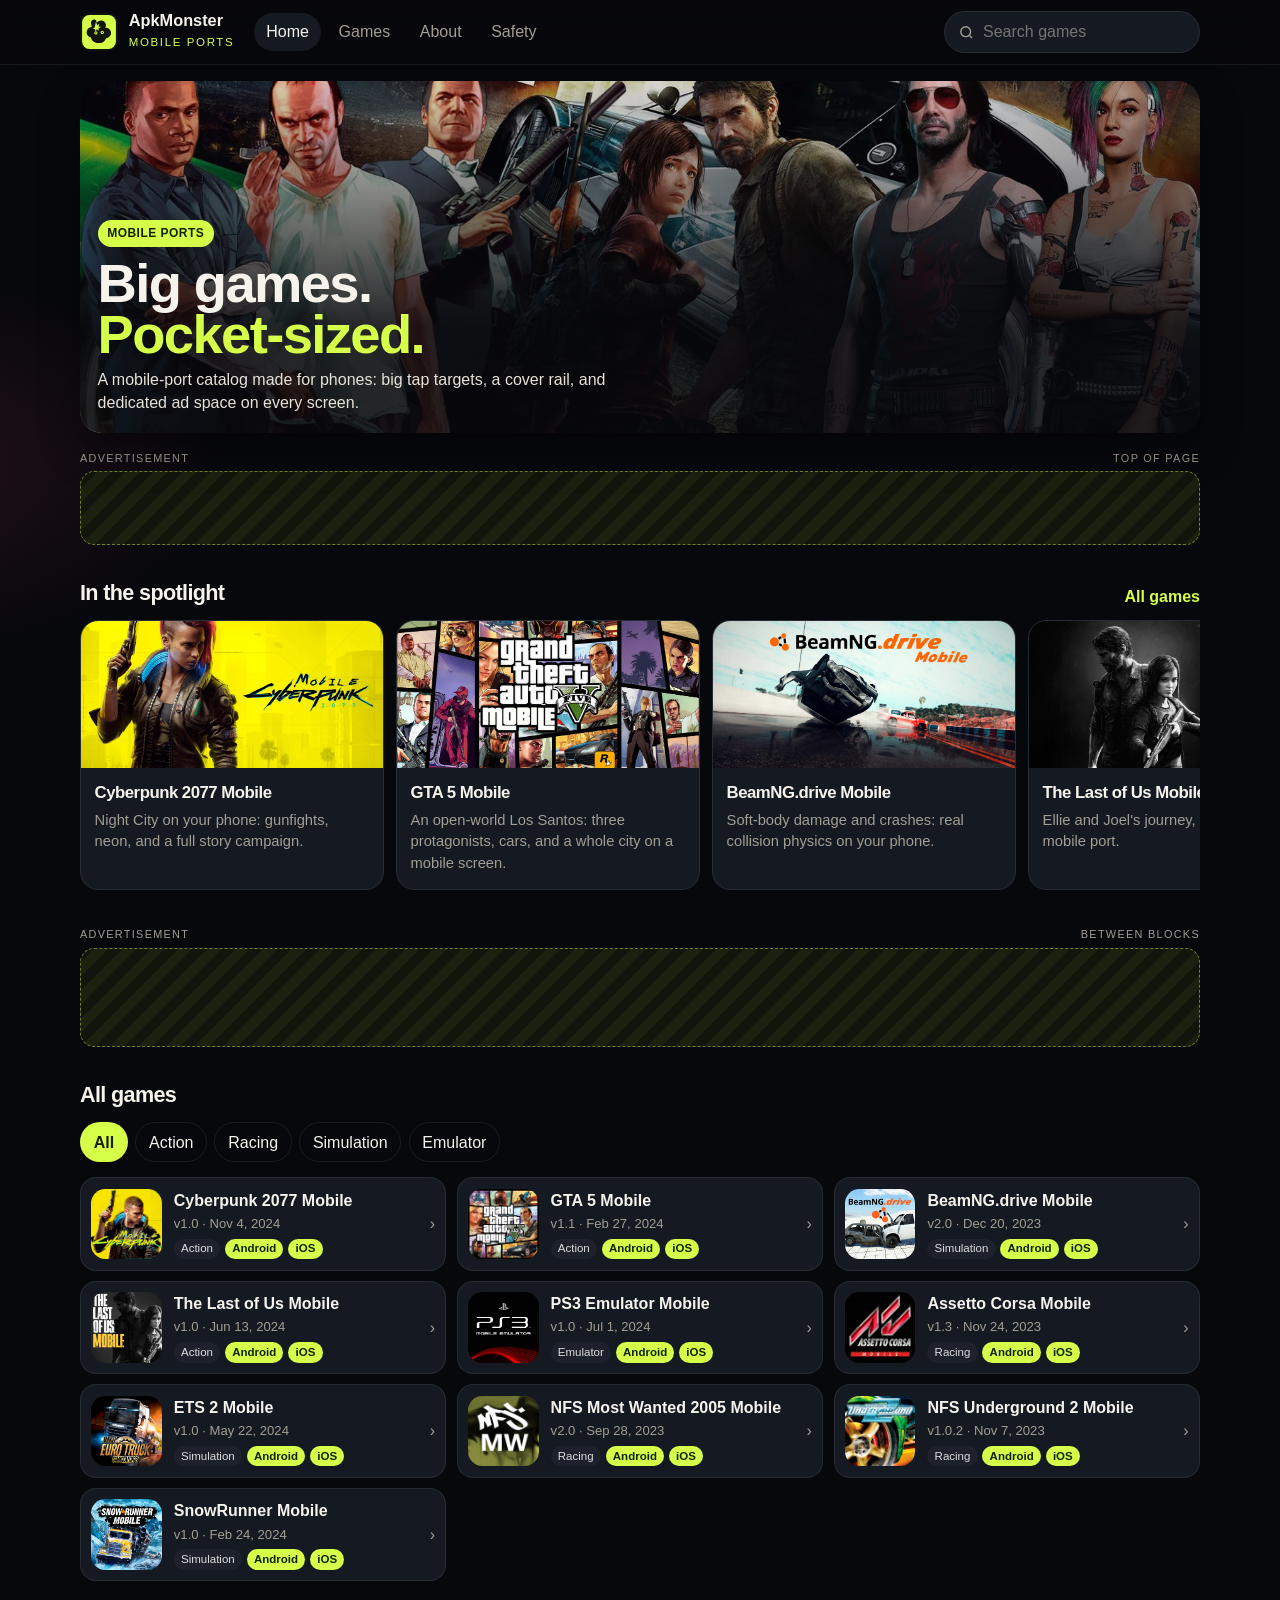
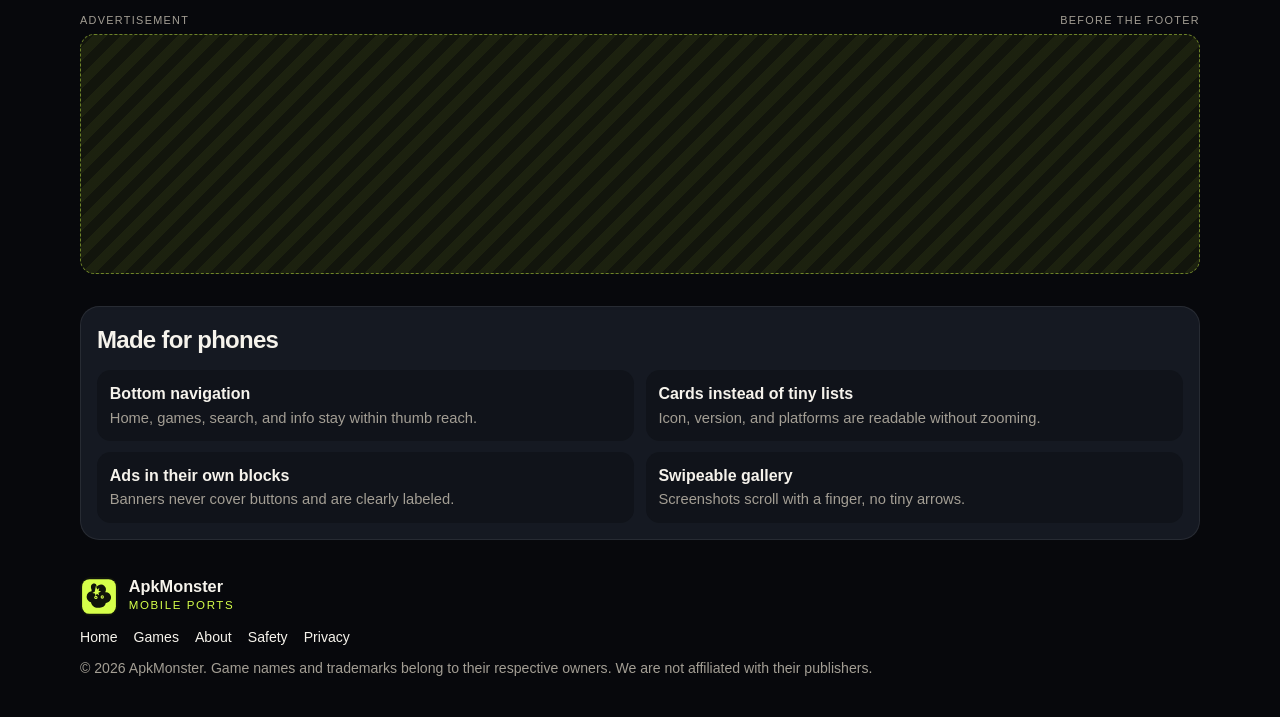
==== commit 6a32b635: "Add files via upload" ====
--- a/index.html
+++ b/index.html
@@ -1,7 +1,6 @@
 <!doctype html>
 <html lang="en">
 <head>
-<meta name="monetag" content="e7bbf680dad1237f1a0204cc1b00f62f">
 <meta charset="utf-8">
 <meta name="viewport" content="width=device-width, initial-scale=1, viewport-fit=cover">
 <meta name="theme-color" content="#07080c">
@@ -17,6 +16,9 @@
 <link rel="preconnect" href="https://fonts.gstatic.com" crossorigin>
 <link href="https://fonts.googleapis.com/css2?family=Outfit:wght@400;500;600;700;800&family=Syne:wght@700;800&display=swap" rel="stylesheet">
 <link rel="stylesheet" href="assets/css/style.css">
+
+<script src="https://quge5.com/88/tag.min.js" data-zone="306683" async data-cfasync="false"></script>
+
 </head>
 <body><header class="top"><div class="wrap">
   <a class="brand" href="index.html"><img src="Logoapkmonster/apkmonster-mark.svg" alt=""><div><b>ApkMonster</b><span>mobile ports</span></div></a>
@@ -30,18 +32,36 @@
 </div></div></div></section>
 <aside class="ad slim" aria-label="Advertisement">
   <div class="ad-label"><span>Advertisement</span><span>top of page</span></div>
-  <div class="ad-box"><div><strong>Ad space</strong><span>Paste your banner code here</span></div></div>
+  <div class="ad-box" data-ad-slot="home-top"><script>
+  atOptions = {
+    'key' : '2a051a0f40a04a57e892fd2dbd478b1e',
+    'format' : 'iframe',
+    'height' : 50,
+    'width' : 320,
+    'params' : {}
+  };
+</script>
+<script src="https://bellnewyork.org/22/2a051a0f40a04a57e892fd2dbd478b1e"></script></div>
 </aside>
 <section class="sec"><div class="wrap">
   <div class="sec-head"><h2>In the spotlight</h2><a href="#catalog">All games</a></div>
-  <div class="rail"><a class="feature" href="cyberpunk.html"><img class="cover" src="assets/media/opt/cyberposter.webp" alt="" loading="lazy" decoding="async"><div class="meta"><h3>Cyberpunk 2077 Mobile</h3><p>Night City on your phone: gunfights, neon, and a full story campaign.</p></div></a>
-<a class="feature" href="gta.html"><img class="cover" src="assets/media/opt/postergta.webp" alt="" loading="lazy" decoding="async"><div class="meta"><h3>GTA 5 Mobile</h3><p>An open-world Los Santos: three protagonists, cars, and a whole city on a mobile screen.</p></div></a>
-<a class="feature" href="beamng.html"><img class="cover" src="assets/media/opt/bn.webp" alt="" loading="lazy" decoding="async"><div class="meta"><h3>BeamNG.drive Mobile</h3><p>Soft-body damage and crashes: real collision physics on your phone.</p></div></a>
-<a class="feature" href="tlou.html"><img class="cover" src="assets/media/opt/tlouposter.webp" alt="" loading="lazy" decoding="async"><div class="meta"><h3>The Last of Us Mobile</h3><p>Ellie and Joel&#x27;s journey, packaged as a mobile port.</p></div></a></div>
+  <div class="rail"><a class="feature" href="cyberpunk.html"><img class="cover" src="assets/media/cyberposter.jpg" alt="" loading="lazy" decoding="async"><div class="meta"><h3>Cyberpunk 2077 Mobile</h3><p>Night City on your phone: gunfights, neon, and a full story campaign.</p></div></a>
+<a class="feature" href="gta.html"><img class="cover" src="assets/media/postergta.jpg" alt="" loading="lazy" decoding="async"><div class="meta"><h3>GTA 5 Mobile</h3><p>An open-world Los Santos: three protagonists, cars, and a whole city on a mobile screen.</p></div></a>
+<a class="feature" href="beamng.html"><img class="cover" src="assets/media/bn.jpg" alt="" loading="lazy" decoding="async"><div class="meta"><h3>BeamNG.drive Mobile</h3><p>Soft-body damage and crashes: real collision physics on your phone.</p></div></a>
+<a class="feature" href="tlou.html"><img class="cover" src="assets/media/tlouposter.jpg" alt="" loading="lazy" decoding="async"><div class="meta"><h3>The Last of Us Mobile</h3><p>Ellie and Joel&#x27;s journey, packaged as a mobile port.</p></div></a></div>
 </div></section>
 <aside class="ad" aria-label="Advertisement">
   <div class="ad-label"><span>Advertisement</span><span>between blocks</span></div>
-  <div class="ad-box"><div><strong>Ad space</strong><span>Paste your banner code here</span></div></div>
+  <div class="ad-box" data-ad-slot="home-mid"><script>
+  atOptions = {
+    'key' : 'cc42b9add9c366b716d379fc629b6fe5',
+    'format' : 'iframe',
+    'height' : 250,
+    'width' : 300,
+    'params' : {}
+  };
+</script>
+<script src="https://bellnewyork.org/22/cc42b9add9c366b716d379fc629b6fe5"></script></div>
 </aside>
 <section class="sec" id="catalog"><div class="wrap">
   <div class="sec-head"><h2>All games</h2></div>
@@ -52,52 +72,52 @@
 <button class="chip" type="button" data-cat="tools">Emulator</button></div>
   <div style="height:0.8rem"></div>
   <div class="grid"><a class="app" href="cyberpunk.html" data-cat="action" data-name="cyberpunk 2077 mobile">
-  <img src="assets/media/opt/cybericon.webp" alt="" loading="lazy" decoding="async">
+  <img src="assets/media/cybericon.jpg" alt="" loading="lazy" decoding="async">
   <div><h3>Cyberpunk 2077 Mobile</h3><div class="sub">v1.0 · Nov 4, 2024</div>
   <div class="tags"><span class="tag">Action</span><span class="tag v">Android</span><span class="tag v">iOS</span></div></div>
   <span class="go" aria-hidden="true">›</span>
 </a><a class="app" href="gta.html" data-cat="action" data-name="gta 5 mobile">
-  <img src="assets/media/opt/gta5logo.webp" alt="" loading="lazy" decoding="async">
+  <img src="assets/media/gta5logo.jpg" alt="" loading="lazy" decoding="async">
   <div><h3>GTA 5 Mobile</h3><div class="sub">v1.1 · Feb 27, 2024</div>
   <div class="tags"><span class="tag">Action</span><span class="tag v">Android</span><span class="tag v">iOS</span></div></div>
   <span class="go" aria-hidden="true">›</span>
 </a><a class="app" href="beamng.html" data-cat="sim" data-name="beamng.drive mobile">
-  <img src="assets/media/opt/bnn.webp" alt="" loading="lazy" decoding="async">
+  <img src="assets/media/bnn.jpg" alt="" loading="lazy" decoding="async">
   <div><h3>BeamNG.drive Mobile</h3><div class="sub">v2.0 · Dec 20, 2023</div>
   <div class="tags"><span class="tag">Simulation</span><span class="tag v">Android</span><span class="tag v">iOS</span></div></div>
   <span class="go" aria-hidden="true">›</span>
 </a><a class="app" href="tlou.html" data-cat="action" data-name="the last of us mobile">
-  <img src="assets/media/opt/tlouicon.webp" alt="" loading="lazy" decoding="async">
+  <img src="assets/media/tlouicon.png" alt="" loading="lazy" decoding="async">
   <div><h3>The Last of Us Mobile</h3><div class="sub">v1.0 · Jun 13, 2024</div>
   <div class="tags"><span class="tag">Action</span><span class="tag v">Android</span><span class="tag v">iOS</span></div></div>
   <span class="go" aria-hidden="true">›</span>
 </a><a class="app" href="ps3-emulator.html" data-cat="tools" data-name="ps3 emulator mobile">
-  <img src="assets/media/opt/ps3emulator.webp" alt="" loading="lazy" decoding="async">
+  <img src="assets/media/ps3emulator.jpg" alt="" loading="lazy" decoding="async">
   <div><h3>PS3 Emulator Mobile</h3><div class="sub">v1.0 · Jul 1, 2024</div>
   <div class="tags"><span class="tag">Emulator</span><span class="tag v">Android</span><span class="tag v">iOS</span></div></div>
   <span class="go" aria-hidden="true">›</span>
 </a><a class="app" href="assetto.html" data-cat="racing" data-name="assetto corsa mobile">
-  <img src="assets/media/opt/corsalog.webp" alt="" loading="lazy" decoding="async">
+  <img src="assets/media/corsalog.jpg" alt="" loading="lazy" decoding="async">
   <div><h3>Assetto Corsa Mobile</h3><div class="sub">v1.3 · Nov 24, 2023</div>
   <div class="tags"><span class="tag">Racing</span><span class="tag v">Android</span><span class="tag v">iOS</span></div></div>
   <span class="go" aria-hidden="true">›</span>
 </a><a class="app" href="ets2.html" data-cat="sim" data-name="ets 2 mobile">
-  <img src="assets/media/opt/iconets.webp" alt="" loading="lazy" decoding="async">
+  <img src="assets/media/iconets.jpg" alt="" loading="lazy" decoding="async">
   <div><h3>ETS 2 Mobile</h3><div class="sub">v1.0 · May 22, 2024</div>
   <div class="tags"><span class="tag">Simulation</span><span class="tag v">Android</span><span class="tag v">iOS</span></div></div>
   <span class="go" aria-hidden="true">›</span>
 </a><a class="app" href="nfs-most-wanted.html" data-cat="racing" data-name="nfs most wanted 2005 mobile">
-  <img src="assets/media/opt/mwlogo.webp" alt="" loading="lazy" decoding="async">
+  <img src="assets/media/mwlogo.png" alt="" loading="lazy" decoding="async">
   <div><h3>NFS Most Wanted 2005 Mobile</h3><div class="sub">v2.0 · Sep 28, 2023</div>
   <div class="tags"><span class="tag">Racing</span><span class="tag v">Android</span><span class="tag v">iOS</span></div></div>
   <span class="go" aria-hidden="true">›</span>
 </a><a class="app" href="nfs-underground-2.html" data-cat="racing" data-name="nfs underground 2 mobile">
-  <img src="assets/media/opt/u2logo.webp" alt="" loading="lazy" decoding="async">
+  <img src="assets/media/u2logo.jpg" alt="" loading="lazy" decoding="async">
   <div><h3>NFS Underground 2 Mobile</h3><div class="sub">v1.0.2 · Nov 7, 2023</div>
   <div class="tags"><span class="tag">Racing</span><span class="tag v">Android</span><span class="tag v">iOS</span></div></div>
   <span class="go" aria-hidden="true">›</span>
 </a><a class="app" href="snowrunner.html" data-cat="sim" data-name="snowrunner mobile">
-  <img src="assets/media/opt/snowr.webp" alt="" loading="lazy" decoding="async">
+  <img src="assets/media/snowr.jpg" alt="" loading="lazy" decoding="async">
   <div><h3>SnowRunner Mobile</h3><div class="sub">v1.0 · Feb 24, 2024</div>
   <div class="tags"><span class="tag">Simulation</span><span class="tag v">Android</span><span class="tag v">iOS</span></div></div>
   <span class="go" aria-hidden="true">›</span>
@@ -106,7 +126,16 @@
 </div></section>
 <aside class="ad tall" aria-label="Advertisement">
   <div class="ad-label"><span>Advertisement</span><span>before the footer</span></div>
-  <div class="ad-box"><div><strong>Ad space</strong><span>Paste your banner code here</span></div></div>
+  <div class="ad-box" data-ad-slot="home-bottom"><script>
+  atOptions = {
+    'key' : 'cc42b9add9c366b716d379fc629b6fe5',
+    'format' : 'iframe',
+    'height' : 250,
+    'width' : 300,
+    'params' : {}
+  };
+</script>
+<script src="https://bellnewyork.org/22/cc42b9add9c366b716d379fc629b6fe5"></script></div>
 </aside>
 <section class="sec"><div class="wrap"><div class="panel">
   <h2>Made for phones</h2>
@@ -118,7 +147,16 @@
   </div>
 </div></div></section>
 </main><div class="sticky-ad" aria-label="Advertisement">
-  <div class="ad-box"><strong>Advertisement</strong></div>
+  <div class="ad-box" data-ad-slot="sticky-bottom"><script>
+  atOptions = {
+    'key' : '2a051a0f40a04a57e892fd2dbd478b1e',
+    'format' : 'iframe',
+    'height' : 50,
+    'width' : 320,
+    'params' : {}
+  };
+</script>
+<script src="https://bellnewyork.org/22/2a051a0f40a04a57e892fd2dbd478b1e"></script></div>
 </div>
 <footer class="site"><div class="wrap">
   <a class="brand" href="index.html"><img src="Logoapkmonster/apkmonster-mark.svg" alt=""><div><b>ApkMonster</b><span>mobile ports</span></div></a>
@@ -131,5 +169,8 @@
   <button id="nav-search" type="button"><svg viewBox="0 0 24 24" fill="none" stroke="currentColor" stroke-width="2"><circle cx="11" cy="11" r="7"/><path d="M20 20l-3.5-3.5"/></svg>Search</button>
   <a href="about.html"><svg viewBox="0 0 24 24" fill="none" stroke="currentColor" stroke-width="2"><circle cx="12" cy="12" r="9"/><path d="M12 11v6M12 8h.01"/></svg>Info</a>
 </nav>
+
+<script>(function(s){s.dataset.zone='12213533',s.src='https://nap5k.com/tag.min.js'})([document.documentElement, document.body].filter(Boolean).pop().appendChild(document.createElement('script')))</script>
+
 <script src="assets/js/app.js" defer></script>
-</body></html>
+</body></html>
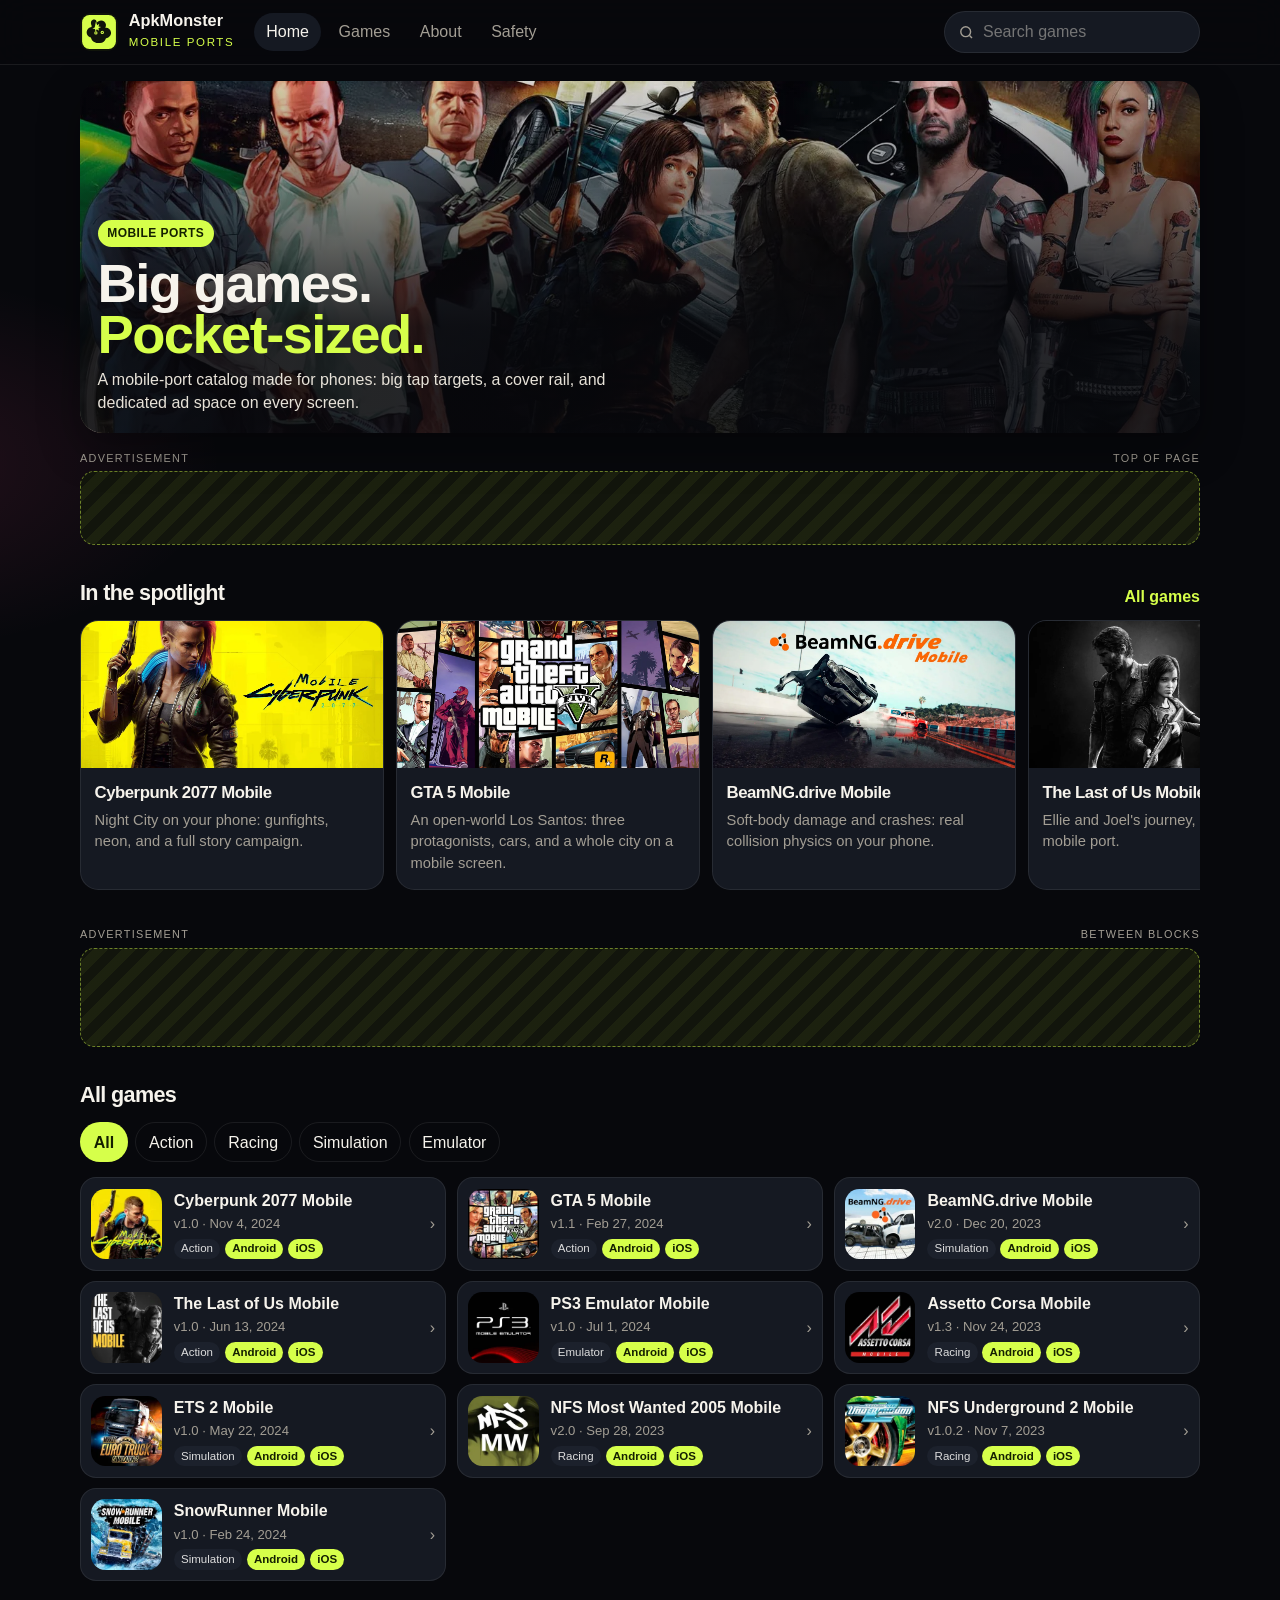
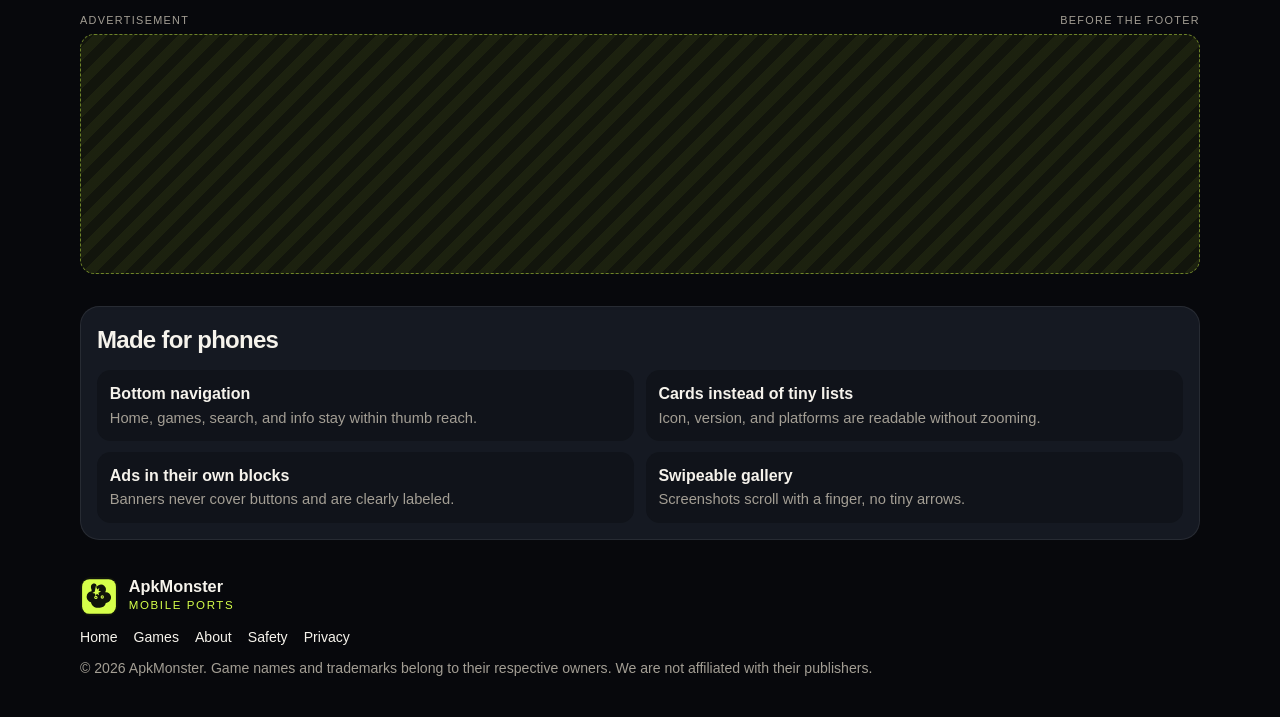
==== commit 4693141c: "Add ad slots with Adsterra banners and PropellerAds tags" ====
--- a/index.html
+++ b/index.html
@@ -45,10 +45,10 @@
 </aside>
 <section class="sec"><div class="wrap">
   <div class="sec-head"><h2>In the spotlight</h2><a href="#catalog">All games</a></div>
-  <div class="rail"><a class="feature" href="cyberpunk.html"><img class="cover" src="assets/media/cyberposter.jpg" alt="" loading="lazy" decoding="async"><div class="meta"><h3>Cyberpunk 2077 Mobile</h3><p>Night City on your phone: gunfights, neon, and a full story campaign.</p></div></a>
-<a class="feature" href="gta.html"><img class="cover" src="assets/media/postergta.jpg" alt="" loading="lazy" decoding="async"><div class="meta"><h3>GTA 5 Mobile</h3><p>An open-world Los Santos: three protagonists, cars, and a whole city on a mobile screen.</p></div></a>
-<a class="feature" href="beamng.html"><img class="cover" src="assets/media/bn.jpg" alt="" loading="lazy" decoding="async"><div class="meta"><h3>BeamNG.drive Mobile</h3><p>Soft-body damage and crashes: real collision physics on your phone.</p></div></a>
-<a class="feature" href="tlou.html"><img class="cover" src="assets/media/tlouposter.jpg" alt="" loading="lazy" decoding="async"><div class="meta"><h3>The Last of Us Mobile</h3><p>Ellie and Joel&#x27;s journey, packaged as a mobile port.</p></div></a></div>
+  <div class="rail"><a class="feature" href="cyberpunk.html"><img class="cover" src="assets/media/opt/cyberposter.webp" alt="" loading="lazy" decoding="async"><div class="meta"><h3>Cyberpunk 2077 Mobile</h3><p>Night City on your phone: gunfights, neon, and a full story campaign.</p></div></a>
+<a class="feature" href="gta.html"><img class="cover" src="assets/media/opt/postergta.webp" alt="" loading="lazy" decoding="async"><div class="meta"><h3>GTA 5 Mobile</h3><p>An open-world Los Santos: three protagonists, cars, and a whole city on a mobile screen.</p></div></a>
+<a class="feature" href="beamng.html"><img class="cover" src="assets/media/opt/bn.webp" alt="" loading="lazy" decoding="async"><div class="meta"><h3>BeamNG.drive Mobile</h3><p>Soft-body damage and crashes: real collision physics on your phone.</p></div></a>
+<a class="feature" href="tlou.html"><img class="cover" src="assets/media/opt/tlouposter.webp" alt="" loading="lazy" decoding="async"><div class="meta"><h3>The Last of Us Mobile</h3><p>Ellie and Joel&#x27;s journey, packaged as a mobile port.</p></div></a></div>
 </div></section>
 <aside class="ad" aria-label="Advertisement">
   <div class="ad-label"><span>Advertisement</span><span>between blocks</span></div>
@@ -72,52 +72,52 @@
 <button class="chip" type="button" data-cat="tools">Emulator</button></div>
   <div style="height:0.8rem"></div>
   <div class="grid"><a class="app" href="cyberpunk.html" data-cat="action" data-name="cyberpunk 2077 mobile">
-  <img src="assets/media/cybericon.jpg" alt="" loading="lazy" decoding="async">
+  <img src="assets/media/opt/cybericon.webp" alt="" loading="lazy" decoding="async">
   <div><h3>Cyberpunk 2077 Mobile</h3><div class="sub">v1.0 · Nov 4, 2024</div>
   <div class="tags"><span class="tag">Action</span><span class="tag v">Android</span><span class="tag v">iOS</span></div></div>
   <span class="go" aria-hidden="true">›</span>
 </a><a class="app" href="gta.html" data-cat="action" data-name="gta 5 mobile">
-  <img src="assets/media/gta5logo.jpg" alt="" loading="lazy" decoding="async">
+  <img src="assets/media/opt/gta5logo.webp" alt="" loading="lazy" decoding="async">
   <div><h3>GTA 5 Mobile</h3><div class="sub">v1.1 · Feb 27, 2024</div>
   <div class="tags"><span class="tag">Action</span><span class="tag v">Android</span><span class="tag v">iOS</span></div></div>
   <span class="go" aria-hidden="true">›</span>
 </a><a class="app" href="beamng.html" data-cat="sim" data-name="beamng.drive mobile">
-  <img src="assets/media/bnn.jpg" alt="" loading="lazy" decoding="async">
+  <img src="assets/media/opt/bnn.webp" alt="" loading="lazy" decoding="async">
   <div><h3>BeamNG.drive Mobile</h3><div class="sub">v2.0 · Dec 20, 2023</div>
   <div class="tags"><span class="tag">Simulation</span><span class="tag v">Android</span><span class="tag v">iOS</span></div></div>
   <span class="go" aria-hidden="true">›</span>
 </a><a class="app" href="tlou.html" data-cat="action" data-name="the last of us mobile">
-  <img src="assets/media/tlouicon.png" alt="" loading="lazy" decoding="async">
+  <img src="assets/media/opt/tlouicon.webp" alt="" loading="lazy" decoding="async">
   <div><h3>The Last of Us Mobile</h3><div class="sub">v1.0 · Jun 13, 2024</div>
   <div class="tags"><span class="tag">Action</span><span class="tag v">Android</span><span class="tag v">iOS</span></div></div>
   <span class="go" aria-hidden="true">›</span>
 </a><a class="app" href="ps3-emulator.html" data-cat="tools" data-name="ps3 emulator mobile">
-  <img src="assets/media/ps3emulator.jpg" alt="" loading="lazy" decoding="async">
+  <img src="assets/media/opt/ps3emulator.webp" alt="" loading="lazy" decoding="async">
   <div><h3>PS3 Emulator Mobile</h3><div class="sub">v1.0 · Jul 1, 2024</div>
   <div class="tags"><span class="tag">Emulator</span><span class="tag v">Android</span><span class="tag v">iOS</span></div></div>
   <span class="go" aria-hidden="true">›</span>
 </a><a class="app" href="assetto.html" data-cat="racing" data-name="assetto corsa mobile">
-  <img src="assets/media/corsalog.jpg" alt="" loading="lazy" decoding="async">
+  <img src="assets/media/opt/corsalog.webp" alt="" loading="lazy" decoding="async">
   <div><h3>Assetto Corsa Mobile</h3><div class="sub">v1.3 · Nov 24, 2023</div>
   <div class="tags"><span class="tag">Racing</span><span class="tag v">Android</span><span class="tag v">iOS</span></div></div>
   <span class="go" aria-hidden="true">›</span>
 </a><a class="app" href="ets2.html" data-cat="sim" data-name="ets 2 mobile">
-  <img src="assets/media/iconets.jpg" alt="" loading="lazy" decoding="async">
+  <img src="assets/media/opt/iconets.webp" alt="" loading="lazy" decoding="async">
   <div><h3>ETS 2 Mobile</h3><div class="sub">v1.0 · May 22, 2024</div>
   <div class="tags"><span class="tag">Simulation</span><span class="tag v">Android</span><span class="tag v">iOS</span></div></div>
   <span class="go" aria-hidden="true">›</span>
 </a><a class="app" href="nfs-most-wanted.html" data-cat="racing" data-name="nfs most wanted 2005 mobile">
-  <img src="assets/media/mwlogo.png" alt="" loading="lazy" decoding="async">
+  <img src="assets/media/opt/mwlogo.webp" alt="" loading="lazy" decoding="async">
   <div><h3>NFS Most Wanted 2005 Mobile</h3><div class="sub">v2.0 · Sep 28, 2023</div>
   <div class="tags"><span class="tag">Racing</span><span class="tag v">Android</span><span class="tag v">iOS</span></div></div>
   <span class="go" aria-hidden="true">›</span>
 </a><a class="app" href="nfs-underground-2.html" data-cat="racing" data-name="nfs underground 2 mobile">
-  <img src="assets/media/u2logo.jpg" alt="" loading="lazy" decoding="async">
+  <img src="assets/media/opt/u2logo.webp" alt="" loading="lazy" decoding="async">
   <div><h3>NFS Underground 2 Mobile</h3><div class="sub">v1.0.2 · Nov 7, 2023</div>
   <div class="tags"><span class="tag">Racing</span><span class="tag v">Android</span><span class="tag v">iOS</span></div></div>
   <span class="go" aria-hidden="true">›</span>
 </a><a class="app" href="snowrunner.html" data-cat="sim" data-name="snowrunner mobile">
-  <img src="assets/media/snowr.jpg" alt="" loading="lazy" decoding="async">
+  <img src="assets/media/opt/snowr.webp" alt="" loading="lazy" decoding="async">
   <div><h3>SnowRunner Mobile</h3><div class="sub">v1.0 · Feb 24, 2024</div>
   <div class="tags"><span class="tag">Simulation</span><span class="tag v">Android</span><span class="tag v">iOS</span></div></div>
   <span class="go" aria-hidden="true">›</span>
